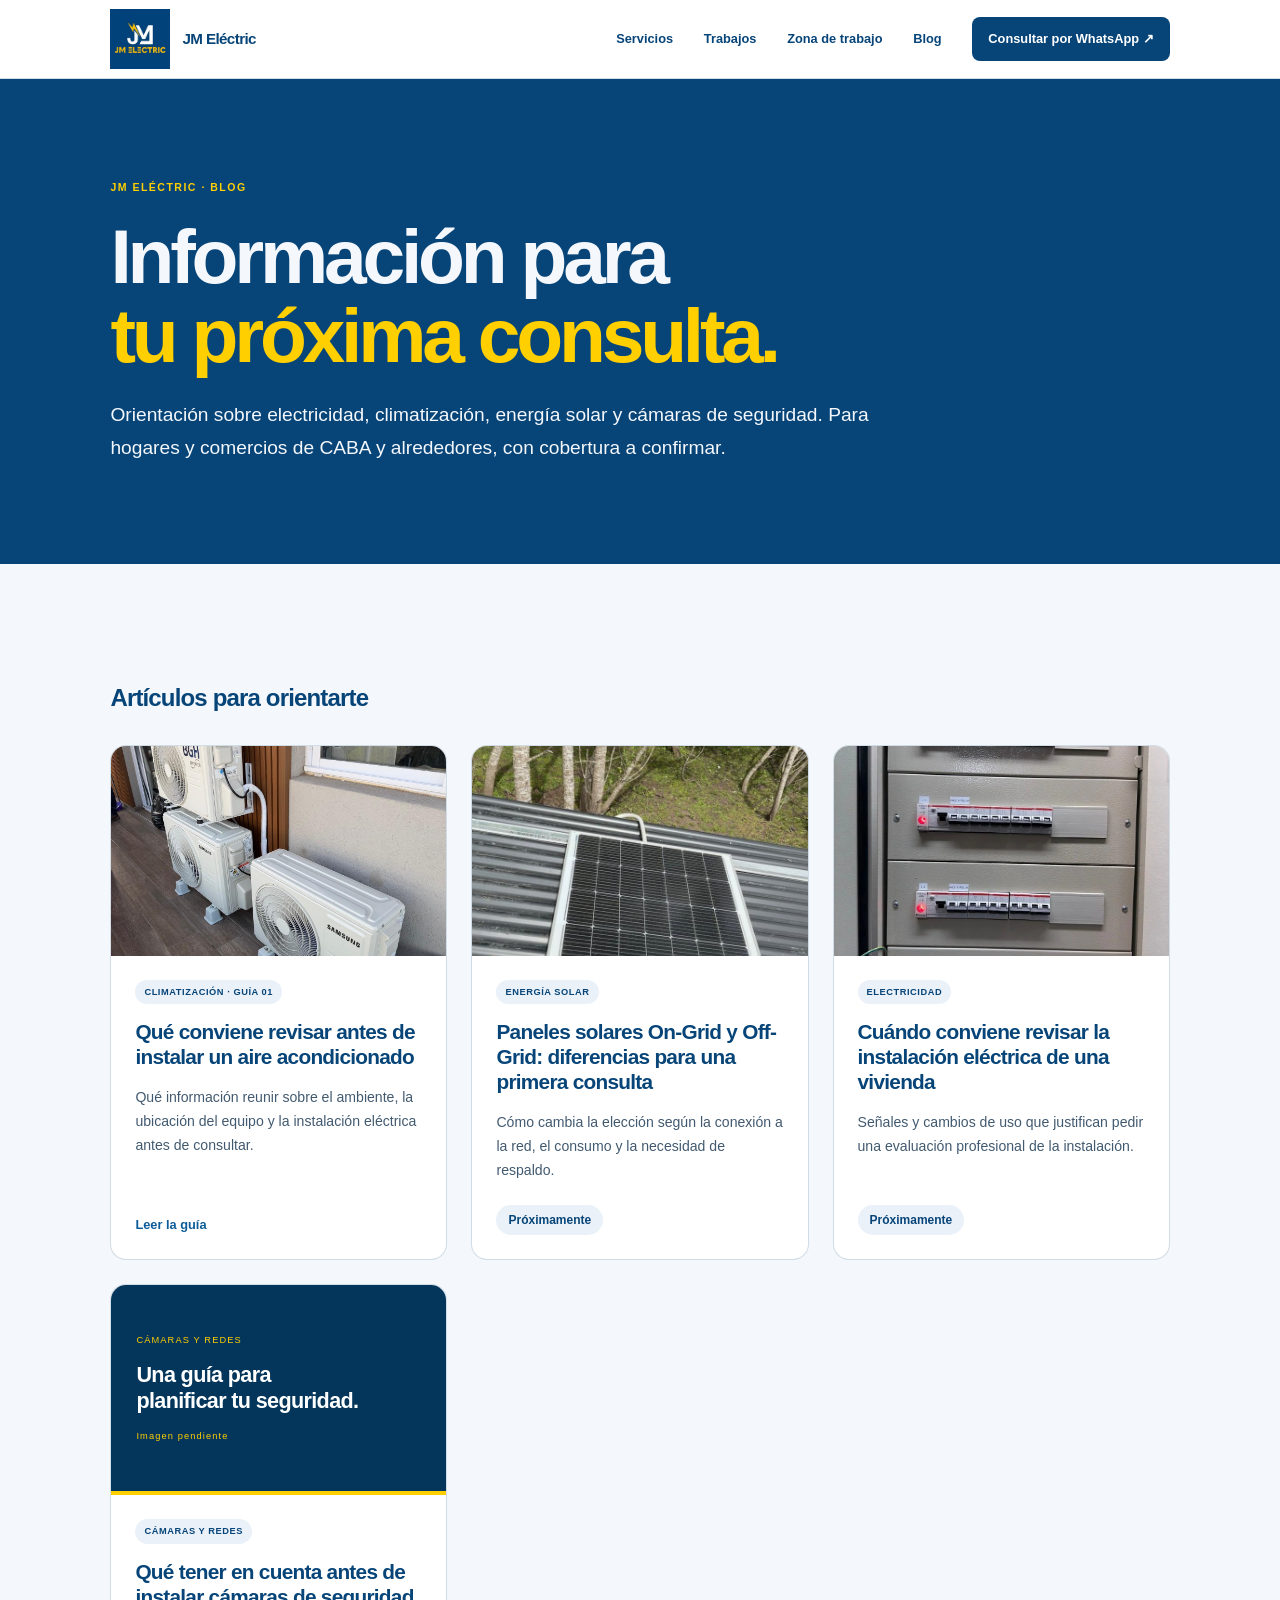
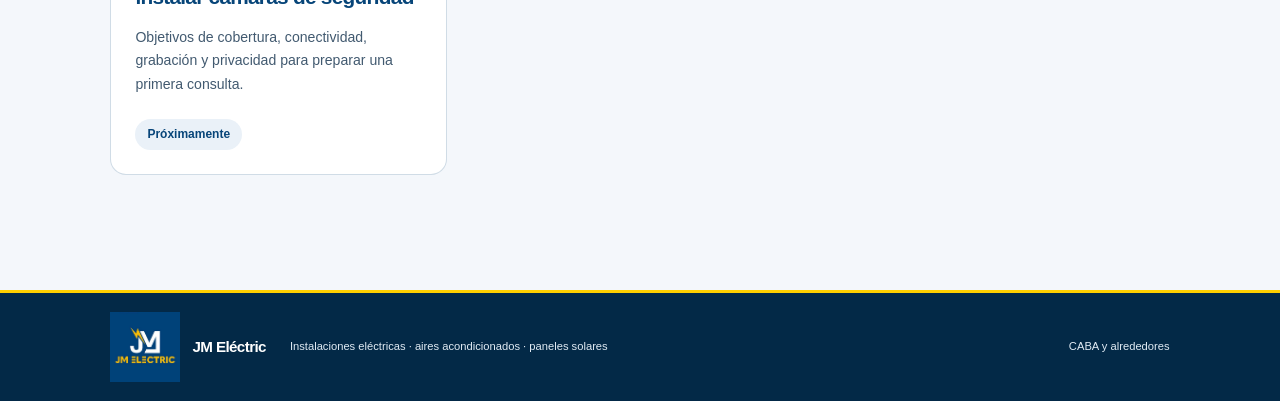
==== blogs/index.html @ 16f8ad38 "Add JM Electric blog with weekly guide and upcoming articles" ====
<!doctype html>
<html lang="es-AR">
<head>
  <meta charset="utf-8">
  <meta name="viewport" content="width=device-width, initial-scale=1">
  <title>Blog | JM Eléctric</title>
  <meta name="description" content="Guías para preparar tu consulta sobre electricidad, aires acondicionados, paneles solares y cámaras de seguridad.">
  <link rel="canonical" href="https://jm-electric.com.ar/blogs/">
  <meta property="og:type" content="website">
  <meta property="og:title" content="Blog | JM Eléctric">
  <meta property="og:description" content="Guías para preparar tu consulta sobre electricidad, aires acondicionados, paneles solares y cámaras de seguridad.">
  <meta property="og:url" content="https://jm-electric.com.ar/blogs/">
  <link rel="stylesheet" href="../style.css">
  <link rel="stylesheet" href="../blogs.css">
</head>
<body>
<a class="skip-link" href="#contenido">Ir al contenido principal</a>
<header class="site-header">
    <div class="shell header-inner">
      <a class="brand" href="../index.html#inicio" aria-label="JM Eléctric, inicio"><img class="brand-logo" src="../images/logo-jm-electric.webp" alt="Logo de JM Electric con monograma JM blanco y rayo amarillo sobre fondo azul" width="1179" height="1172"><span class="brand-name">JM Eléctric</span></a>
      <button class="menu-toggle" id="menuToggle" type="button" aria-expanded="false" aria-controls="mainNav" aria-label="Abrir navegación"><span></span><span></span><span></span></button>
      <nav class="main-nav" id="mainNav" aria-label="Navegación principal">
        <a href="../index.html#servicios">Servicios</a>
        <a href="../index.html#trabajos">Trabajos</a>
        <a href="../index.html#zona">Zona de trabajo</a>
        <a href="../blogs/" aria-current="page">Blog</a>
        <a class="nav-cta" href="../index.html#contacto">Consultar por WhatsApp <span aria-hidden="true">↗</span></a>
      </nav>
    </div>
  </header>
<main id="contenido"><section class="blog-intro"><div class="shell"><p class="eyebrow">JM Eléctric · Blog</p><h1>Información para<br><em>tu próxima consulta.</em></h1><p class="blog-lede">Orientación sobre electricidad, climatización, energía solar y cámaras de seguridad. Para hogares y comercios de CABA y alrededores, con cobertura a confirmar.</p></div></section><section class="shell blog-list" aria-labelledby="articulos"><h2 id="articulos" class="blog-list-title">Artículos para orientarte</h2><div class="blog-grid"><article class="blog-card blog-card-visual"><img class="blog-card-image" src="../images/trabajos/aire-acondicionado.jpg" width="1206" height="1129" alt="Unidades exteriores de aire acondicionado en un balcón" loading="lazy" decoding="async"><div class="blog-card-copy"><p class="eyebrow">Climatización · Guía 01</p><h3><a href="antes-instalar-aire-acondicionado/">Qué conviene revisar antes de instalar un aire acondicionado</a></h3><p>Qué información reunir sobre el ambiente, la ubicación del equipo y la instalación eléctrica antes de consultar.</p><span class="blog-card-label" aria-hidden="true">Leer la guía</span></div></article><article class="blog-card blog-card-visual blog-card-pending"><img class="blog-card-image" src="../images/trabajos/panel-solar.jpg" width="722" height="1280" alt="Panel solar sobre un techo de chapa" loading="lazy" decoding="async"><div class="blog-card-copy"><p class="eyebrow">Energía solar</p><h3>Paneles solares On-Grid y Off-Grid: diferencias para una primera consulta</h3><p>Cómo cambia la elección según la conexión a la red, el consumo y la necesidad de respaldo.</p><span class="blog-status">Próximamente</span></div></article><article class="blog-card blog-card-visual blog-card-pending"><img class="blog-card-image" src="../images/trabajos/tablero-electrico.webp" width="900" height="1200" alt="Tablero de distribución eléctrica" loading="lazy" decoding="async"><div class="blog-card-copy"><p class="eyebrow">Electricidad</p><h3>Cuándo conviene revisar la instalación eléctrica de una vivienda</h3><p>Señales y cambios de uso que justifican pedir una evaluación profesional de la instalación.</p><span class="blog-status">Próximamente</span></div></article><article class="blog-card blog-card-visual blog-card-pending"><div class="blog-card-image blog-card-placeholder"><span>CÁMARAS Y REDES</span><p>Una guía para<br>planificar tu seguridad.</p><span>Imagen pendiente</span></div><div class="blog-card-copy"><p class="eyebrow">Cámaras y redes</p><h3>Qué tener en cuenta antes de instalar cámaras de seguridad</h3><p>Objetivos de cobertura, conectividad, grabación y privacidad para preparar una primera consulta.</p><span class="blog-status">Próximamente</span></div></article></div></section></main>
<footer class="site-footer"><div class="shell footer-layout"><a class="brand" href="../index.html#inicio" aria-label="JM Eléctric, volver al inicio"><img class="brand-logo" src="../images/logo-jm-electric.webp" alt="Logo de JM Electric con monograma JM blanco y rayo amarillo sobre fondo azul" width="1179" height="1172" loading="lazy" decoding="async"><span class="brand-name">JM Eléctric</span></a><p>Instalaciones eléctricas · aires acondicionados · paneles solares</p><span>CABA y alrededores</span></div></footer>
<script src="../script.js" defer></script>
</body>
</html>
---- style.css ----
@charset "UTF-8";
:where([hidden]){display:none!important}
:root{color-scheme:light;--ink:#074579;--blue:#0b5c98;--blue-dark:#04365c;--paper:#f4f7fb;--white:#fff;--yellow:#ffcf00;--muted:#425a70;--line:rgba(7,69,121,.19);--panel:#eaf1f8;--pad:clamp(22px,5.5vw,84px);--max:1200px;--section:clamp(72px,9vw,126px);font-family:Inter,-apple-system,BlinkMacSystemFont,"Segoe UI",sans-serif}
*,*::before,*::after{box-sizing:border-box}
html{scroll-behavior:smooth;scroll-padding-top:82px}
body{margin:0;background:var(--paper);color:var(--ink);font-size:16px;line-height:1.55;-webkit-font-smoothing:antialiased}
a{color:inherit;text-decoration:none}button{font:inherit}::selection{background:var(--yellow);color:var(--blue-dark)}
.shell{width:min(100%,var(--max));margin-inline:auto;padding-inline:var(--pad)}
.skip-link{position:fixed;z-index:100;top:8px;left:8px;padding:12px 18px;background:var(--yellow);color:var(--blue-dark);transform:translateY(-150%)}.skip-link:focus{transform:none}:focus-visible{outline:3px solid #002846;outline-offset:4px}
.site-header{position:sticky;top:0;z-index:20;background:var(--white);border-bottom:1px solid var(--line)}.header-inner{min-height:78px;display:flex;align-items:center;justify-content:space-between;gap:24px}.brand{display:inline-flex;min-width:0;align-items:center;gap:12px;color:var(--ink);font-size:.95rem;font-weight:850;letter-spacing:-.04em}.brand-logo{display:block;flex:0 0 auto;width:60px;height:60px;object-fit:contain}.brand-name{white-space:nowrap}.main-nav{display:flex;align-items:center;gap:clamp(18px,2.4vw,34px);font-size:.8rem;font-weight:750}.main-nav>a:not(.nav-cta):hover,.site-footer a:hover{text-decoration:underline;text-underline-offset:4px}.nav-cta{padding:12px 16px;border-radius:8px;background:var(--ink);color:var(--white)}.nav-cta:hover{background:var(--blue-dark);color:var(--yellow)}.menu-toggle{display:none;width:44px;height:44px;border:1px solid var(--line);border-radius:8px;background:var(--white)}.menu-toggle span{display:block;width:19px;height:2px;margin:4px auto;background:var(--ink)}
.eyebrow{display:flex;align-items:center;gap:12px;margin:0 0 22px;font-size:.66rem;font-weight:850;letter-spacing:.14em;text-transform:uppercase}.eyebrow-mark{display:grid;place-items:center;width:29px;height:29px;border:1px solid currentColor;border-radius:50%;font-size:.58rem;letter-spacing:0}
.hero{position:relative;overflow:hidden;padding:clamp(52px,7vw,94px) 0 22px;background:var(--ink);color:var(--paper)}.hero::before{position:absolute;top:0;right:0;width:40%;height:100%;background:var(--blue-dark);clip-path:polygon(24% 0,100% 0,100% 100%,0 100%);content:"";opacity:.76}.hero-grid{position:relative;display:grid;grid-template-columns:1.05fr .95fr;align-items:center;gap:clamp(36px,7vw,100px)}.hero h1{margin:0;font-size:clamp(4rem,9vw,8.2rem);font-weight:850;line-height:.84;letter-spacing:-.05em}.hero h1 em,.contact h2 em{color:var(--yellow);font-style:normal}.hero .eyebrow{color:var(--yellow)}.hero-lede{max-width:490px;margin:28px 0 22px;color:#e3edf6;font-size:clamp(1rem,1.45vw,1.18rem);line-height:1.65}.button{min-height:52px;display:inline-flex;align-items:center;gap:22px;padding:0 19px;border-radius:8px;font-size:.83rem;font-weight:850;transition:transform .2s ease,box-shadow .2s ease}.button-primary{background:var(--yellow);color:var(--blue-dark)}.button-primary:hover,.nav-cta:hover{transform:translateY(-2px);box-shadow:0 10px 22px rgba(0,0,0,.2)}.hero-note{margin:13px 0 0;color:#d2e0ec;font-size:.75rem}
.hero-photo{position:relative;min-width:0;min-height:clamp(340px,38vw,480px);margin:0;overflow:hidden;border:2px solid rgba(255,207,0,.7);border-radius:22px;background:var(--blue-dark);box-shadow:0 24px 58px rgba(0,0,0,.24)}.hero-photo img{position:absolute;inset:0;width:100%;height:100%;object-fit:cover;object-position:center 43%}.hero-photo::after{position:absolute;inset:48% 0 0;background:linear-gradient(transparent,rgba(3,36,65,.88));content:"";pointer-events:none}.hero-photo figcaption{position:absolute;z-index:1;right:22px;bottom:22px;left:22px;color:var(--white);text-shadow:0 1px 5px rgba(0,0,0,.5)}.hero-photo figcaption span{display:block;margin-bottom:6px;color:var(--yellow);font-size:.63rem;font-weight:850;letter-spacing:.14em}.hero-photo figcaption strong{font-size:clamp(1rem,1.9vw,1.35rem);letter-spacing:-.035em}
.hero-foot{position:relative;display:flex;flex-wrap:wrap;justify-content:space-between;gap:14px;padding-top:22px;color:var(--yellow);font-size:.61rem;font-weight:850;letter-spacing:.12em}.hero-foot span:last-child{color:#e3edf6}
.services{padding:var(--section) 0;background:var(--paper)}.section-heading{display:grid;grid-template-columns:1fr 1fr;align-items:end;gap:20px 32px;margin-bottom:40px}.section-heading .eyebrow{grid-column:1/-1;margin-bottom:0}.section-heading h2{margin:0;font-size:clamp(3rem,6.8vw,5.8rem);line-height:.9;letter-spacing:-.08em}.section-heading h2 em{color:var(--blue);font-style:normal}.heading-aside{max-width:365px;margin:0 0 5px;padding-left:19px;border-left:3px solid var(--yellow);color:var(--muted);font-size:.86rem;line-height:1.65}
.service-list{border-top:1px solid var(--ink)}.service-row{display:grid;grid-template-columns:42px minmax(220px,.9fr) minmax(230px,1.1fr) auto;align-items:center;gap:clamp(14px,2.4vw,32px);padding:27px 4px;border-bottom:1px solid var(--line)}.service-number{align-self:start;padding-top:5px;color:var(--muted);font-size:.7rem;font-weight:850;letter-spacing:.08em}.service-label{display:block;margin-bottom:8px;color:var(--blue);font-size:.61rem;font-weight:850;letter-spacing:.14em}.service-title{min-width:0;overflow-wrap:anywhere}.service-title h3{margin:0;font-size:clamp(1.25rem,2.2vw,1.9rem);line-height:1.08;letter-spacing:-.055em}.service-row>p{max-width:390px;margin:0;color:#344e66;font-size:.86rem;line-height:1.6}.service-link,.area-link{width:fit-content;padding:10px 0;color:var(--ink);font-size:.76rem;font-weight:850;text-decoration:underline;text-decoration-color:var(--blue);text-underline-offset:4px}.service-link span,.area-link span{padding-left:7px;color:var(--blue)}.service-link:hover,.area-link:hover{color:var(--blue-dark)}
.gallery{padding:var(--section) 0;background:var(--panel)}.gallery-heading{margin-bottom:34px}.photo-grid{display:grid;grid-template-columns:repeat(3,minmax(0,1fr));gap:18px}.work-photo{position:relative;min-width:0;aspect-ratio:4/3;margin:0;overflow:hidden;border:1px solid rgba(7,69,121,.12);border-radius:16px;background:#d9e3ed;box-shadow:0 14px 36px rgba(7,45,79,.14)}.work-photo img{display:block;width:100%;height:100%;object-fit:cover;object-position:center 48%;transition:transform .45s ease}.work-photo:hover img{transform:scale(1.025)}.work-photo::after{position:absolute;inset:48% 0 0;background:linear-gradient(transparent,rgba(3,36,65,.9));content:"";pointer-events:none}.work-photo figcaption{position:absolute;z-index:1;right:17px;bottom:15px;left:17px;color:var(--white);font-size:.82rem;font-weight:850;text-shadow:0 1px 4px rgba(0,0,0,.5)}.work-photo figcaption span{display:block;margin-top:3px;color:#eaf1f8;font-size:.7rem;font-weight:600}.work-photo-ac img{object-position:center 48%}.work-photo-electric img{object-position:center 43%}.work-photo-solar-system img{object-position:center 56%}.work-photo-solar-panel img{object-position:center 65%}.work-photo-lighting img{object-position:center 52%}
.service-area{padding:clamp(54px,7vw,90px) 0;background:var(--panel)}.area-layout{display:grid;grid-template-columns:minmax(0,1fr) auto;align-items:center;gap:24px 32px}.area-layout>.eyebrow{grid-column:1/-1;align-self:start;margin:0}.area-layout>div{min-width:0}.area-layout h2{margin:0;color:var(--ink);font-size:clamp(3.2rem,7vw,6rem);line-height:.88;letter-spacing:-.085em}.area-layout h2 em{color:var(--blue);font-style:normal}.area-layout>div>p{margin:20px 0 0;color:var(--muted);font-size:.87rem}.area-link{align-self:end;margin-bottom:5px;white-space:nowrap}
.contact{padding:clamp(70px,9vw,112px) 0;background:var(--blue-dark);color:var(--paper)}.contact-layout{display:grid;grid-template-columns:minmax(0,1.2fr) minmax(260px,.65fr);gap:clamp(36px,8vw,110px);align-items:center}.contact .eyebrow{color:var(--yellow)}.contact h2{margin:0;font-size:clamp(3.4rem,7vw,6.4rem);line-height:.9;letter-spacing:-.085em}.contact-layout>div:first-child>p:not(.eyebrow){max-width:500px;margin:22px 0 0;color:#e1ebf4;font-size:.91rem}.contact-card{padding:24px;border:1px solid rgba(255,255,255,.38);border-left:4px solid var(--yellow);border-radius:12px;background:rgba(255,255,255,.06)}.contact-card>span{color:var(--yellow);font-size:.62rem;font-weight:850;letter-spacing:.14em}.contact-card strong{display:block;margin-top:12px;color:var(--white);font-size:clamp(1.15rem,2.2vw,1.55rem);line-height:1.15;letter-spacing:-.04em}.contact-card>a{display:inline-flex;align-items:center;gap:16px;margin-top:18px;padding:12px 14px;border-radius:7px;background:var(--yellow);color:var(--blue-dark);font-size:.8rem;font-weight:850}.contact-card>a:hover{transform:translateY(-2px);box-shadow:0 10px 22px rgba(0,0,0,.2)}
.site-footer{padding:19px 0;background:#032947;color:var(--white);border-top:3px solid var(--yellow)}.footer-layout{display:flex;flex-wrap:wrap;align-items:center;gap:10px 24px}.footer-layout>p,.footer-layout>span{margin:0;color:#e1ebf4;font-size:.7rem}.footer-layout>span{margin-left:auto}.site-footer .brand{color:var(--white)}.site-footer .brand-logo{width:70px;height:70px}
@media(max-width:850px){.hero-grid{grid-template-columns:1fr .85fr;gap:28px}.hero h1{font-size:clamp(3.8rem,9vw,6.5rem)}.service-row{grid-template-columns:34px minmax(175px,.9fr) minmax(190px,1fr)}.service-link{grid-column:2/4;margin-top:-5px}.photo-grid{grid-template-columns:repeat(2,minmax(0,1fr))}.area-layout{gap:20px}}
@media(max-width:680px){html{scroll-padding-top:66px}.header-inner{min-height:68px}.brand{gap:8px;font-size:.88rem}.brand-logo{width:48px;height:48px}.menu-toggle{display:block}.main-nav{position:absolute;top:100%;right:0;left:0;display:none;align-items:stretch;gap:0;padding:8px var(--pad) 20px;background:var(--white);border-bottom:1px solid var(--line)}.main-nav.is-open{display:flex;flex-direction:column}.main-nav>a{padding:13px 0;border-top:1px solid var(--line)}.main-nav .nav-cta{margin-top:8px;padding:12px;text-align:center}.hero{padding-top:42px}.hero::before{top:auto;bottom:0;width:76%;height:48%;clip-path:polygon(35% 0,100% 0,100% 100%,0 100%)}.hero-grid{grid-template-columns:1fr;gap:28px}.hero h1{font-size:clamp(4.2rem,17vw,6.4rem)}.hero-photo{min-height:0;aspect-ratio:1.18}.hero-photo img{object-position:center 42%}.hero-foot{display:grid;grid-template-columns:1fr 1fr;gap:10px;font-size:.56rem}.hero-foot span:last-child{grid-column:1/-1}.section-heading{grid-template-columns:1fr;gap:18px;margin-bottom:28px}.section-heading .eyebrow{grid-column:auto}.section-heading h2{font-size:clamp(3.1rem,12vw,4.8rem)}.heading-aside{max-width:480px}.service-row{grid-template-columns:30px 1fr;gap:9px 13px;padding:21px 8px}.service-number{grid-row:1/3}.service-title h3{font-size:1.5rem}.service-row>p{grid-column:2}.service-link{grid-column:2;margin:0}.gallery-heading{margin-bottom:27px}.photo-grid{gap:13px}.work-photo{border-radius:12px}.work-photo figcaption{right:12px;bottom:12px;left:12px;font-size:.74rem}.work-photo figcaption span{font-size:.64rem}.area-layout{grid-template-columns:1fr;gap:20px}.area-layout>.eyebrow{margin:0}.area-layout h2{font-size:clamp(3.4rem,14vw,5rem)}.area-link{grid-column:auto;align-self:start}.contact-layout{grid-template-columns:1fr;gap:28px}.contact h2{font-size:clamp(3.5rem,14vw,5.5rem)}.footer-layout{align-items:flex-start;flex-direction:column;gap:9px}.footer-layout>span{margin:0}.site-footer .brand-logo{width:56px;height:56px}}
@media(max-width:430px){.photo-grid{grid-template-columns:1fr}.work-photo{aspect-ratio:1.2}.hero-photo figcaption{right:17px;bottom:17px;left:17px}.brand-name{font-size:.83rem}}
@media(prefers-reduced-motion:reduce){*,*::before,*::after{scroll-behavior:auto!important;transition-duration:.01ms!important;animation-duration:.01ms!important;animation-iteration-count:1!important}}
---- blogs.css ----
/* Blog: shared identity comes from style.css. */
.blog-home,.blog-list{padding-block:var(--section)}
.blog-home{background:var(--paper)}
.blog-grid{display:grid;grid-template-columns:repeat(2,minmax(0,1fr));gap:24px}
.blog-card{position:relative;min-width:0;padding:28px;border:1px solid var(--line);border-top:3px solid var(--yellow);border-radius:12px;background:var(--white)}
.blog-card .eyebrow{margin-bottom:18px;color:var(--blue)}
.blog-card h3{margin:0;font-size:clamp(1.4rem,2.4vw,1.9rem);line-height:1.18;letter-spacing:-.04em}
.blog-card h3 a:hover{text-decoration:underline;text-underline-offset:4px}
.blog-card>p:not(.eyebrow){color:var(--muted);font-size:.95rem}
.blog-card-label{display:block;margin-top:22px;font-size:.8rem;font-weight:850;color:var(--blue)}
.blog-intro{padding-block:clamp(54px,8vw,100px);background:var(--ink);color:var(--paper)}
.blog-intro .eyebrow{color:var(--yellow)}
.blog-intro h1{margin:0;font-size:clamp(2.7rem,6vw,5.4rem);line-height:1.02;letter-spacing:-.055em;overflow-wrap:anywhere}
.blog-intro h1 em{color:var(--yellow);font-style:normal}
.blog-lede{max-width:760px;margin:25px 0 0;font-size:clamp(1.05rem,1.6vw,1.2rem);line-height:1.7}
.blog-list-title{margin:0 0 28px;font-size:1.5rem;letter-spacing:-.035em}
.blog-article{padding-block:35px var(--section)}
.blog-breadcrumb{display:flex;gap:10px;flex-wrap:wrap;font-size:.85rem;margin-bottom:45px}
.blog-breadcrumb a,.blog-back{text-decoration:underline;text-underline-offset:4px}
.blog-article-header{max-width:850px;border-bottom:1px solid var(--line);padding-bottom:35px}
.blog-article h1{margin:0;font-size:clamp(2.2rem,4.8vw,4.3rem);line-height:1.08;letter-spacing:-.045em;overflow-wrap:anywhere}
.blog-article-header .blog-lede{color:var(--muted)}
.blog-prose{max-width:740px;font-size:1.05rem;line-height:1.8}
.blog-prose section{margin-top:38px}
.blog-prose h2{margin:0 0 12px;font-size:clamp(1.45rem,2.7vw,2rem);line-height:1.2;letter-spacing:-.03em}
.blog-prose p{margin:0;color:#344e66}
.blog-consult{margin-top:44px;padding:28px;background:var(--blue-dark);color:var(--white);border-left:4px solid var(--yellow);border-radius:12px}
.blog-consult p{color:#e1ebf4;margin-bottom:22px}
.blog-consult .button{max-width:100%;gap:12px}
.blog-back{display:inline-block;margin-top:32px;font-weight:750;font-size:.9rem}
@media(max-width:1000px) and (min-width:681px){.main-nav{gap:14px;font-size:.74rem}.header-inner{gap:16px}.nav-cta{padding:12px}}
@media(max-width:680px){.blog-grid{grid-template-columns:1fr;gap:18px}.blog-card{padding:24px}.blog-breadcrumb{margin-bottom:30px}.blog-prose{font-size:1rem}.blog-consult{padding:23px}.blog-home .section-heading h2{font-size:clamp(2.7rem,11vw,4.8rem)}}
/* Editorial guide: photo-led opening and continuous reading between modules. */
.blog-card-feature{grid-column:1/-1;display:grid;grid-template-columns:.85fr 1.15fr;padding:0;overflow:hidden}
.blog-feature-image{width:100%;height:100%;min-height:320px;object-fit:cover;object-position:center}
.blog-feature-copy{padding:36px}.blog-feature-copy>p:not(.eyebrow){color:var(--muted)}
.blog-feature-copy h3{font-size:clamp(1.65rem,3vw,2.5rem)}
.blog-card-pending{background:transparent;border-top-color:var(--line)}
.blog-card-pending h3{font-size:1.25rem}.blog-status{display:inline-block;margin-top:14px;padding:6px 12px;background:var(--panel);border-radius:30px;font-size:.75rem;font-weight:750}
.blog-pending-page{padding-block:90px;min-height:65vh}.blog-pending-page h1{font-size:clamp(2rem,5vw,4rem);line-height:1.1;letter-spacing:-.05em}
.editorial-guide{background:white}.editorial-guide section[id]{scroll-margin-top:100px}
.guide-hero{position:relative;background:var(--paper);padding:28px 0 55px;border-bottom:1px solid var(--line)}
.guide-hero:after{content:'';position:absolute;bottom:0;left:0;height:5px;width:30%;background:var(--yellow)}
.guide-hero-grid{display:grid;grid-template-columns:1.1fr 1fr;gap:48px;align-items:center}
.guide-hero h1{font-size:clamp(2.5rem,4.1vw,4rem);line-height:1.04;letter-spacing:-.055em;margin:0}.guide-hero h1 em{display:block;color:var(--blue);font-style:normal}
.guide-hero .blog-lede{font-size:1.05rem;color:var(--muted)}
.guide-meta{display:flex;flex-wrap:wrap;gap:12px 24px;font-size:.75rem;margin:24px 0 18px;padding-top:17px;border-top:1px solid var(--line);color:var(--muted)}
.guide-text-link{display:inline-flex;align-items:center;gap:14px;padding:9px 0;border-bottom:1px solid var(--blue);font-weight:750;font-size:.88rem}
.guide-text-link svg{flex:none}.guide-cover{position:relative;margin:0;padding-bottom:28px}
.guide-cover>img{display:block;width:100%;height:460px;object-fit:cover;border-radius:12px}
.guide-cover-note{position:absolute;bottom:65px;left:-20px;right:20px;background:var(--blue-dark);color:white;padding:22px 25px;border-left:4px solid var(--yellow);font-size:.9rem}
.guide-cover figcaption{font-size:.68rem;color:var(--muted);padding-top:12px}
.guide-layout{display:grid;grid-template-columns:200px minmax(0,1fr);gap:65px;align-items:start;padding-top:60px;padding-bottom:30px}
.guide-index{position:sticky;top:110px}.guide-index>a{display:flex;gap:14px;padding:14px 0;border-bottom:1px solid var(--line);font-size:.79rem}.guide-index>a span{font-weight:800;color:var(--blue)}
.guide-index-note{border-left:3px solid var(--yellow);padding-left:15px;margin-top:28px;font-size:.75rem;color:var(--muted);line-height:1.8}
.guide-content{min-width:0;max-width:760px}.editorial-guide h2{font-size:clamp(1.7rem,2.7vw,2.45rem);line-height:1.15;letter-spacing:-.04em;margin:0 0 24px}
.guide-prose{color:#344e66;line-height:1.9;font-size:1rem;max-width:70ch}.guide-prose p{margin:0 0 22px}.guide-opening{margin-bottom:38px}.guide-opening>p:first-child{font-size:1.1rem;color:var(--ink)}
.guide-summary{padding:32px;background:var(--panel);border-top:3px solid var(--blue);margin-bottom:55px}.guide-summary h2{font-size:1.65rem}.guide-summary ul{margin:0;padding-left:20px;line-height:1.8;color:var(--muted)}.guide-summary li+li{margin-top:10px}
.guide-section{margin-bottom:55px}.guide-comparison{display:grid;grid-template-columns:1fr 1fr;border:1px solid var(--line);margin-top:30px}.guide-comparison>div{padding:26px}.guide-comparison>div+div{background:var(--panel)}
.guide-small-label{font-size:.6rem;font-weight:800;letter-spacing:.1em}.guide-comparison h3{font-size:1.25rem;line-height:1.25;margin:16px 0}.guide-comparison p{font-size:.9rem;color:var(--muted)}
.guide-observations{display:grid;grid-template-columns:repeat(3,minmax(0,1fr));gap:22px;margin-top:30px}.guide-observations>div{border-top:2px solid var(--line);padding-top:18px}.guide-observations span{color:var(--blue);font-size:2rem;font-weight:850}.guide-observations h3{margin:8px 0;font-size:1.1rem}.guide-observations p{font-size:.88rem;line-height:1.75;color:var(--muted)}
.guide-safety{display:flex;gap:18px;padding:26px;background:#fff9df;border:1px solid #e7d784;border-left:4px solid var(--yellow);margin-bottom:55px}.guide-safety>span{flex:none;width:30px;height:30px;line-height:28px;border:1px solid var(--ink);border-radius:50%;text-align:center;font-weight:850}.guide-safety h2{font-size:1.2rem;margin-bottom:12px}.guide-safety p{margin:0;font-size:.9rem;color:#514d35;line-height:1.8}
.guide-interlude{margin-bottom:45px}.guide-checklist{padding:32px;background:var(--paper)}.guide-checklist ol{list-style:none;padding:0;margin:0 0 25px}.guide-checklist li{display:flex;gap:20px;border-top:1px solid var(--line);padding:18px 0}.guide-checklist li>span{font-size:.8rem;font-weight:850;color:var(--blue);padding-top:4px}.guide-checklist h3{font-size:1rem;margin:0 0 6px}.guide-checklist li p{margin:0;color:var(--muted);font-size:.9rem}
.guide-faq details{border-bottom:1px solid var(--line)}.guide-faq summary{cursor:pointer;list-style:none;display:flex;gap:18px;justify-content:space-between;padding:22px 0;font-size:.95rem;font-weight:750}.guide-faq summary::-webkit-details-marker{display:none}.guide-faq summary:after{content:'+';font-size:1.2rem}.guide-faq details[open] summary:after{content:'−'}.guide-faq details p{margin:0 0 22px;line-height:1.8;font-size:.92rem;color:var(--muted)}
.guide-contact{background:var(--blue-dark);color:white;padding-block:65px}.guide-contact-grid{display:grid;grid-template-columns:1.2fr 1fr;align-items:center;gap:60px}.guide-contact .eyebrow{color:var(--yellow)}.guide-contact p:not(.eyebrow){color:#e1ebf4;font-size:.95rem;line-height:1.8}.guide-contact .button{padding:18px 22px}.guide-contact-caption{font-size:.74rem!important;margin-top:16px}.guide-contact svg{flex:none}
.guide-related{display:grid;grid-template-columns:1fr 1fr;gap:60px;padding-block:55px}.guide-related a{display:flex;justify-content:space-between;gap:14px;padding:22px 0;border-top:1px solid var(--line);font-size:.9rem;font-weight:750}.guide-related svg{flex:none}
@media(max-width:1000px){.guide-layout{gap:32px;grid-template-columns:175px minmax(0,1fr)}.guide-hero-grid{gap:30px}.guide-cover>img{height:420px}}
@media(max-width:800px){.guide-hero-grid{grid-template-columns:1fr}.guide-hero h1{font-size:clamp(2.5rem,8vw,3.8rem)}.guide-hero .blog-breadcrumb{margin-bottom:30px}.guide-cover>img{height:360px}.guide-cover-note{left:0}.guide-layout{grid-template-columns:1fr;gap:30px;padding-top:32px}.guide-index{position:static;padding-bottom:20px;border-bottom:1px solid var(--line)}.guide-index>a{display:inline-flex;border:0;margin-right:18px;padding:6px 0}.guide-index-note{display:none}.guide-contact-grid,.guide-related{grid-template-columns:1fr;gap:25px}.guide-summary,.guide-checklist{padding:25px}.guide-observations{gap:16px}.guide-related{padding-block:40px}}
@media(max-width:680px){.blog-card-feature{grid-template-columns:1fr}.blog-feature-image{height:240px;min-height:0}.blog-feature-copy{padding:25px}.guide-hero{padding-bottom:32px}.guide-cover>img{height:300px}.guide-cover-note{font-size:.85rem;padding:17px}.guide-comparison{grid-template-columns:1fr}.guide-observations{grid-template-columns:1fr;gap:10px}.guide-observations>div{display:grid;grid-template-columns:40px 1fr;gap:0 15px}.guide-observations p{grid-column:2;margin-top:0}.guide-observations span{grid-row:1/3}.guide-safety{padding:20px;gap:12px}.guide-section,.guide-summary,.guide-safety{margin-bottom:40px}.guide-contact{padding-block:45px}.guide-contact .button{max-width:100%;gap:12px}.guide-prose{font-size:.97rem}}
/* Article cards: image above the editorial summary, matching the supplied reference. */
.blog-grid{grid-template-columns:repeat(3,minmax(0,1fr));align-items:stretch}
.blog-card-visual{display:flex;flex-direction:column;padding:0;overflow:hidden;border:1px solid var(--line);border-radius:16px;background:var(--white)}
.blog-card-visual .blog-card-image{display:block;width:100%;height:210px;min-height:0;object-fit:cover;flex:none}
.blog-card-copy{padding:24px;display:flex;flex-direction:column;flex:1}
.blog-card-copy .eyebrow{align-self:flex-start;display:inline-block;background:var(--panel);color:var(--ink);padding:5px 9px;border-radius:20px;font-size:.58rem;letter-spacing:.06em;margin-bottom:16px}
.blog-card-visual h3{font-size:1.3rem;line-height:1.2;letter-spacing:-.035em}
.blog-card-copy>p:not(.eyebrow){font-size:.88rem;line-height:1.7;color:var(--muted);margin:16px 0 22px}
.blog-card-copy .blog-card-label,.blog-card-copy .blog-status{margin-top:auto;align-self:flex-start}
.blog-card-pending{border-top-color:var(--line)}
.blog-card-placeholder{background:var(--blue-dark);color:white;display:flex!important;flex-direction:column;justify-content:center;padding:25px;border-bottom:4px solid var(--yellow)}
.blog-card-placeholder span{font-size:.58rem;letter-spacing:.12em;color:var(--yellow)}
.blog-card-placeholder p{font-size:1.35rem;line-height:1.2;font-weight:750;letter-spacing:-.03em;margin:15px 0}
@media(min-width:1001px){.blog-card-visual:first-child{grid-column:auto}}
@media(max-width:1000px){.blog-grid{grid-template-columns:repeat(2,minmax(0,1fr))}}
@media(max-width:680px){.blog-grid{grid-template-columns:1fr}.blog-card-visual .blog-card-image{height:220px}.blog-card-copy{padding:24px}}
.blog-home .section-heading h2{font-size:clamp(2.6rem,4vw,3.8rem);line-height:1.02;letter-spacing:-.05em}
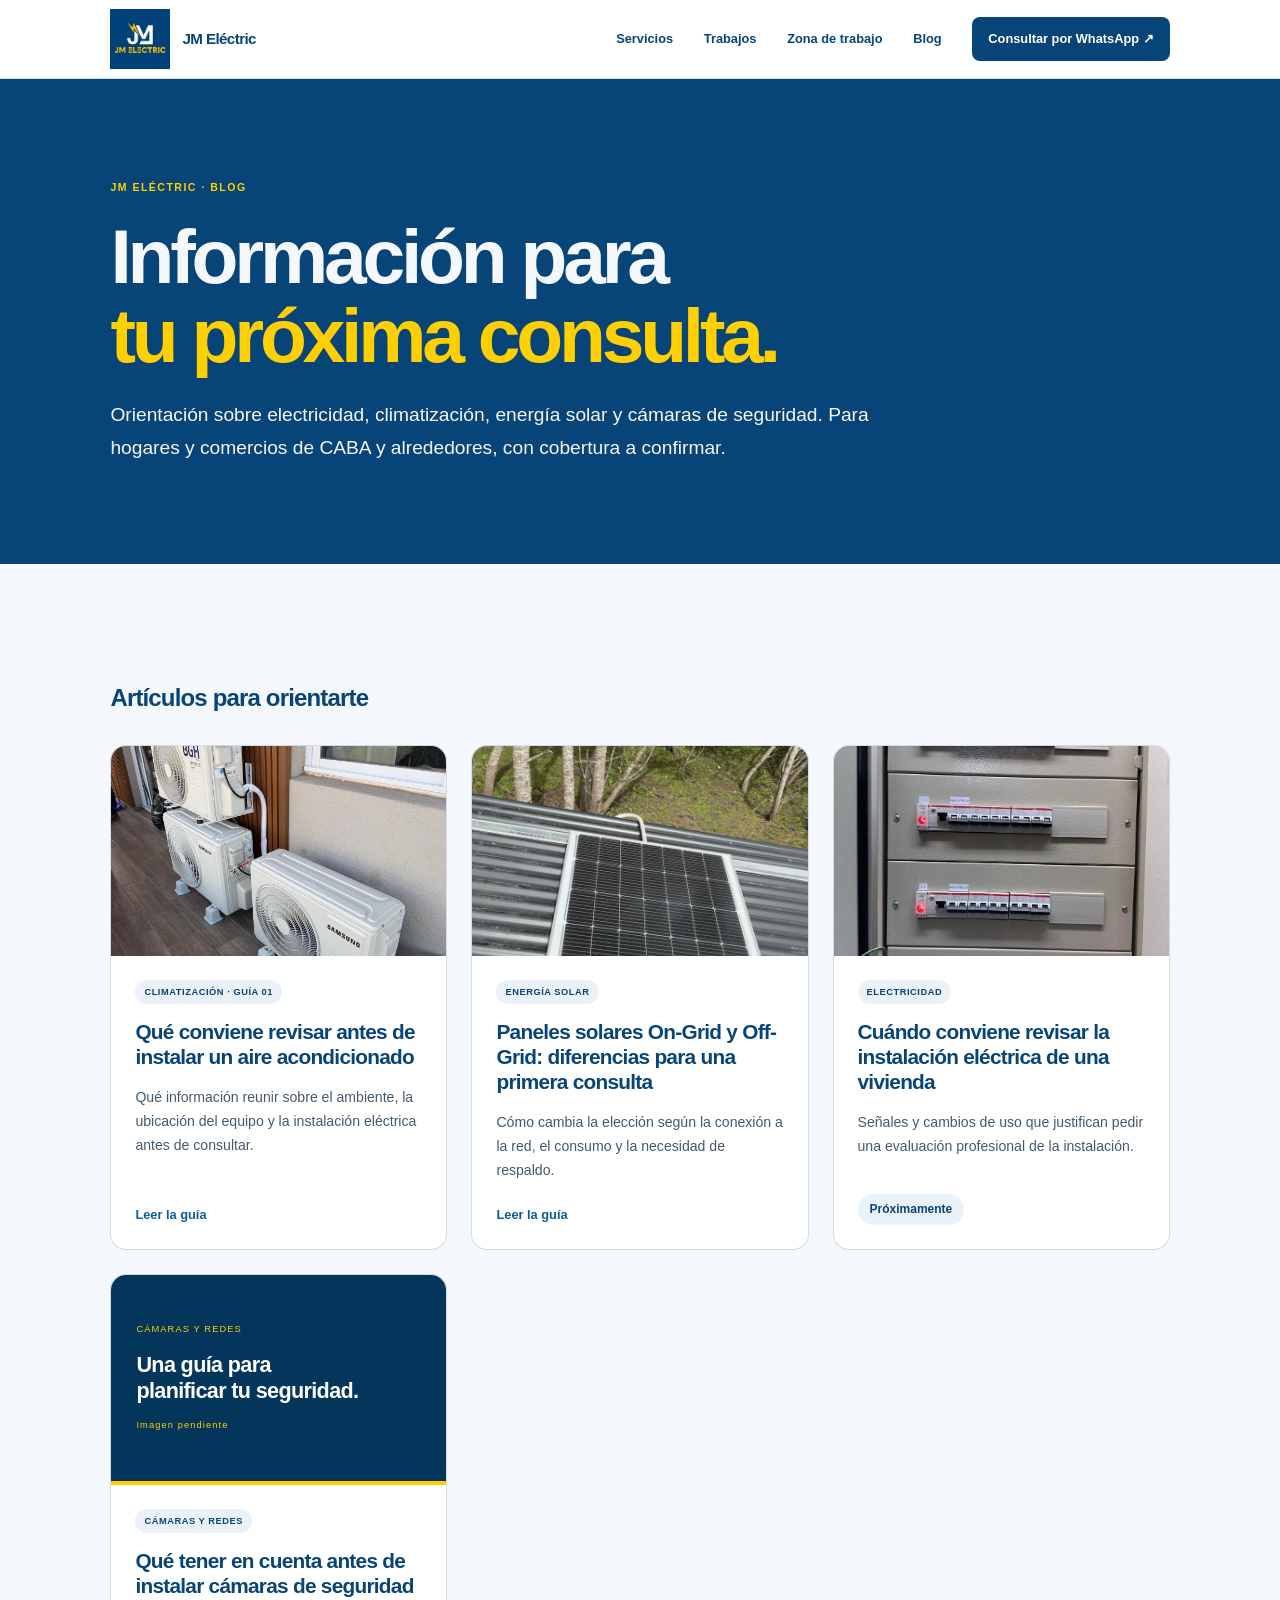
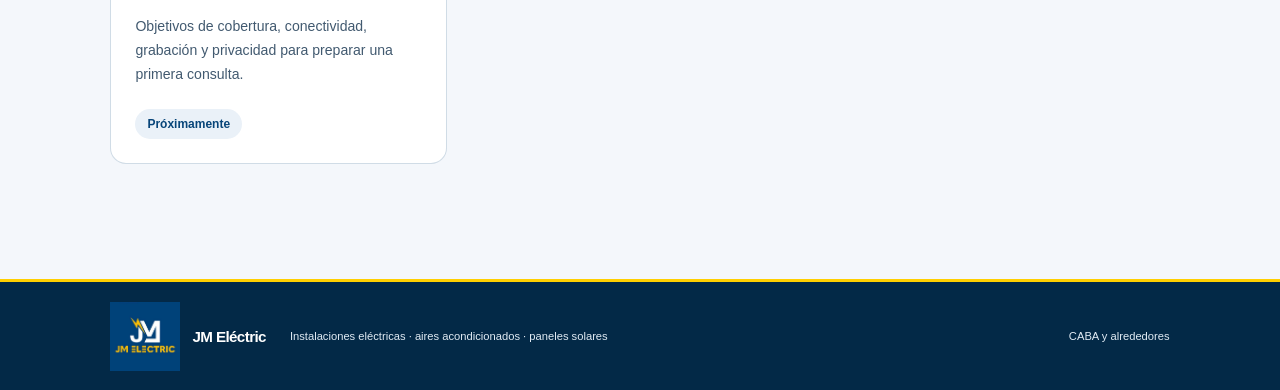
==== commit caaa5114: "Habilitar guía solar en índice del blog" ====
--- a/blogs/index.html
+++ b/blogs/index.html
@@ -1,6 +1,8 @@
 <!doctype html>
 <html lang="es-AR">
 <head>
+<meta name="referrer" content="no-referrer">
+<meta http-equiv="Content-Security-Policy" content="base-uri 'self'; object-src 'none'; form-action 'none'">
   <meta charset="utf-8">
   <meta name="viewport" content="width=device-width, initial-scale=1">
   <title>Blog | JM Eléctric</title>
@@ -12,6 +14,30 @@
   <meta property="og:url" content="https://jm-electric.com.ar/blogs/">
   <link rel="stylesheet" href="../style.css">
   <link rel="stylesheet" href="../blogs.css">
+<script>
+!function(t,e){var o,n,p,r;e.__SV||(window.posthog && window.posthog.__loaded)||(window.posthog=e,e._i=[],e.init=function(i,s,a){function g(t,e){var o=e.split(".");2==o.length&&(t=t[o[0]],e=o[1]),t[e]=function(){t.push([e].concat(Array.prototype.slice.call(arguments,0)))}}p||((p=t.createElement("script")).type="text/javascript",p.crossOrigin="anonymous",p.async=!0,p.src=s.api_host.replace(".i.posthog.com","-assets.i.posthog.com")+"/static/array.js",p.onerror=function(){p=null},(r=t.getElementsByTagName("script")[0]).parentNode.insertBefore(p,r));var u=e;for(void 0!==a?u=e[a]=[]:a="posthog",u.people=u.people||[],Object.defineProperty(u,"toString",{configurable:!0,enumerable:!0,writable:!0,value:function(t){var e="posthog";return"posthog"!==a&&(e+="."+a),t||(e+=" (stub)"),e}}),Object.defineProperty(u.people,"toString",{configurable:!0,enumerable:!0,writable:!0,value:function(){return u.toString(1)+".people (stub)"}}),o="vu pu gu mu init Gu Qu Hu Wu Xu il Vu Yu ju oc ac lc uc cc hc capture getExtension Zu hu gc calculateEventProperties vc register register_once register_for_session unregister unregister_for_session zu mc getFeatureFlag getFeatureFlagPayload getFeatureFlagResult getAllFeatureFlags isFeatureEnabled reloadFeatureFlags updateFlags updateEarlyAccessFeatureEnrollment getEarlyAccessFeatures on onFeatureFlags onSurveysLoaded onSessionId getSurveys getActiveMatchingSurveys onActiveMatchingSurveysChanged renderSurvey displaySurvey cancelPendingSurvey canRenderSurvey canRenderSurveyAsync wc identify setPersonProperties unsetPersonProperties group resetGroups setPersonPropertiesForFlags resetPersonPropertiesForFlags setGroupPropertiesForFlags resetGroupPropertiesForFlags reset kc shutdown setIdentity clearIdentity get_distinct_id getGroups get_session_id get_session_replay_url alias set_config startSessionRecording stopSessionRecording sessionRecordingStarted captureException addExceptionStep captureLog startExceptionAutocapture stopExceptionAutocapture loadToolbar get_property getSessionProperty yc nc createPersonProfile setInternalOrTestUser bc xu ku opt_in_capturing opt_out_capturing Su has_opted_in_capturing has_opted_out_capturing get_explicit_consent_status is_capturing clear_opt_in_out_capturing tc debug nl Os getPageViewId captureTraceFeedback captureTraceMetric Du".split(" "),n=0;n<o.length;n++)g(u,o[n]);e._i.push([i,s,a])},e.__SV=1)}(document,window.posthog||[]);
+posthog.init('phc_zRJZ5SvArTjrYcxxgLg35xTBeTofkA6DnmJoE6SXfPQV', {
+        before_send: (event) => {
+  if (!event || !event.properties) return event;
+  const privateKeys = /^(n|t|e|name|nombre|phone|telefono|tel|email|message|mensaje)$/i;
+  for (const key of ['$current_url', '$initial_current_url', '$referrer', '$initial_referrer']) {
+    const value = event.properties[key];
+    if (typeof value !== 'string') continue;
+    try {
+      const url = new URL(value);
+      for (const name of [...url.searchParams.keys()]) if (privateKeys.test(name)) url.searchParams.delete(name);
+      event.properties[key] = url.href;
+    } catch { /* Non-URL values such as $direct are preserved. */ }
+  }
+  for (const key of Object.keys(event.properties)) if (privateKeys.test(key)) delete event.properties[key];
+  return event;
+},
+        session_recording: { maskAllInputs: true },
+    api_host: 'https://us.i.posthog.com',
+    defaults: '2026-05-30',
+    person_profiles: 'identified_only', // or 'always' to create profiles for anonymous users as well
+});
+</script>
 </head>
 <body>
 <a class="skip-link" href="#contenido">Ir al contenido principal</a>
@@ -28,7 +54,7 @@
       </nav>
     </div>
   </header>
-<main id="contenido"><section class="blog-intro"><div class="shell"><p class="eyebrow">JM Eléctric · Blog</p><h1>Información para<br><em>tu próxima consulta.</em></h1><p class="blog-lede">Orientación sobre electricidad, climatización, energía solar y cámaras de seguridad. Para hogares y comercios de CABA y alrededores, con cobertura a confirmar.</p></div></section><section class="shell blog-list" aria-labelledby="articulos"><h2 id="articulos" class="blog-list-title">Artículos para orientarte</h2><div class="blog-grid"><article class="blog-card blog-card-visual"><img class="blog-card-image" src="../images/trabajos/aire-acondicionado.jpg" width="1206" height="1129" alt="Unidades exteriores de aire acondicionado en un balcón" loading="lazy" decoding="async"><div class="blog-card-copy"><p class="eyebrow">Climatización · Guía 01</p><h3><a href="antes-instalar-aire-acondicionado/">Qué conviene revisar antes de instalar un aire acondicionado</a></h3><p>Qué información reunir sobre el ambiente, la ubicación del equipo y la instalación eléctrica antes de consultar.</p><span class="blog-card-label" aria-hidden="true">Leer la guía</span></div></article><article class="blog-card blog-card-visual blog-card-pending"><img class="blog-card-image" src="../images/trabajos/panel-solar.jpg" width="722" height="1280" alt="Panel solar sobre un techo de chapa" loading="lazy" decoding="async"><div class="blog-card-copy"><p class="eyebrow">Energía solar</p><h3>Paneles solares On-Grid y Off-Grid: diferencias para una primera consulta</h3><p>Cómo cambia la elección según la conexión a la red, el consumo y la necesidad de respaldo.</p><span class="blog-status">Próximamente</span></div></article><article class="blog-card blog-card-visual blog-card-pending"><img class="blog-card-image" src="../images/trabajos/tablero-electrico.webp" width="900" height="1200" alt="Tablero de distribución eléctrica" loading="lazy" decoding="async"><div class="blog-card-copy"><p class="eyebrow">Electricidad</p><h3>Cuándo conviene revisar la instalación eléctrica de una vivienda</h3><p>Señales y cambios de uso que justifican pedir una evaluación profesional de la instalación.</p><span class="blog-status">Próximamente</span></div></article><article class="blog-card blog-card-visual blog-card-pending"><div class="blog-card-image blog-card-placeholder"><span>CÁMARAS Y REDES</span><p>Una guía para<br>planificar tu seguridad.</p><span>Imagen pendiente</span></div><div class="blog-card-copy"><p class="eyebrow">Cámaras y redes</p><h3>Qué tener en cuenta antes de instalar cámaras de seguridad</h3><p>Objetivos de cobertura, conectividad, grabación y privacidad para preparar una primera consulta.</p><span class="blog-status">Próximamente</span></div></article></div></section></main>
+<main id="contenido"><section class="blog-intro"><div class="shell"><p class="eyebrow">JM Eléctric · Blog</p><h1>Información para<br><em>tu próxima consulta.</em></h1><p class="blog-lede">Orientación sobre electricidad, climatización, energía solar y cámaras de seguridad. Para hogares y comercios de CABA y alrededores, con cobertura a confirmar.</p></div></section><section class="shell blog-list" aria-labelledby="articulos"><h2 id="articulos" class="blog-list-title">Artículos para orientarte</h2><div class="blog-grid"><article class="blog-card blog-card-visual"><img class="blog-card-image" src="../images/trabajos/aire-acondicionado.jpg" width="1206" height="1129" alt="Unidades exteriores de aire acondicionado en un balcón" loading="lazy" decoding="async"><div class="blog-card-copy"><p class="eyebrow">Climatización · Guía 01</p><h3><a href="antes-instalar-aire-acondicionado/">Qué conviene revisar antes de instalar un aire acondicionado</a></h3><p>Qué información reunir sobre el ambiente, la ubicación del equipo y la instalación eléctrica antes de consultar.</p><span class="blog-card-label" aria-hidden="true">Leer la guía</span></div></article><article class="blog-card blog-card-visual"><img class="blog-card-image" src="../images/trabajos/panel-solar.jpg" width="722" height="1280" alt="Panel solar sobre un techo de chapa" loading="lazy" decoding="async"><div class="blog-card-copy"><p class="eyebrow">Energía solar</p><h3><a href="paneles-solares-on-grid-off-grid/">Paneles solares On-Grid y Off-Grid: diferencias para una primera consulta</a></h3><p>Cómo cambia la elección según la conexión a la red, el consumo y la necesidad de respaldo.</p><span class="blog-card-label" aria-hidden="true">Leer la guía</span></div></article><article class="blog-card blog-card-visual blog-card-pending"><img class="blog-card-image" src="../images/trabajos/tablero-electrico.webp" width="900" height="1200" alt="Tablero de distribución eléctrica" loading="lazy" decoding="async"><div class="blog-card-copy"><p class="eyebrow">Electricidad</p><h3>Cuándo conviene revisar la instalación eléctrica de una vivienda</h3><p>Señales y cambios de uso que justifican pedir una evaluación profesional de la instalación.</p><span class="blog-status">Próximamente</span></div></article><article class="blog-card blog-card-visual blog-card-pending"><div class="blog-card-image blog-card-placeholder"><span>CÁMARAS Y REDES</span><p>Una guía para<br>planificar tu seguridad.</p><span>Imagen pendiente</span></div><div class="blog-card-copy"><p class="eyebrow">Cámaras y redes</p><h3>Qué tener en cuenta antes de instalar cámaras de seguridad</h3><p>Objetivos de cobertura, conectividad, grabación y privacidad para preparar una primera consulta.</p><span class="blog-status">Próximamente</span></div></article></div></section></main>
 <footer class="site-footer"><div class="shell footer-layout"><a class="brand" href="../index.html#inicio" aria-label="JM Eléctric, volver al inicio"><img class="brand-logo" src="../images/logo-jm-electric.webp" alt="Logo de JM Electric con monograma JM blanco y rayo amarillo sobre fondo azul" width="1179" height="1172" loading="lazy" decoding="async"><span class="brand-name">JM Eléctric</span></a><p>Instalaciones eléctricas · aires acondicionados · paneles solares</p><span>CABA y alrededores</span></div></footer>
 <script src="../script.js" defer></script>
 </body>
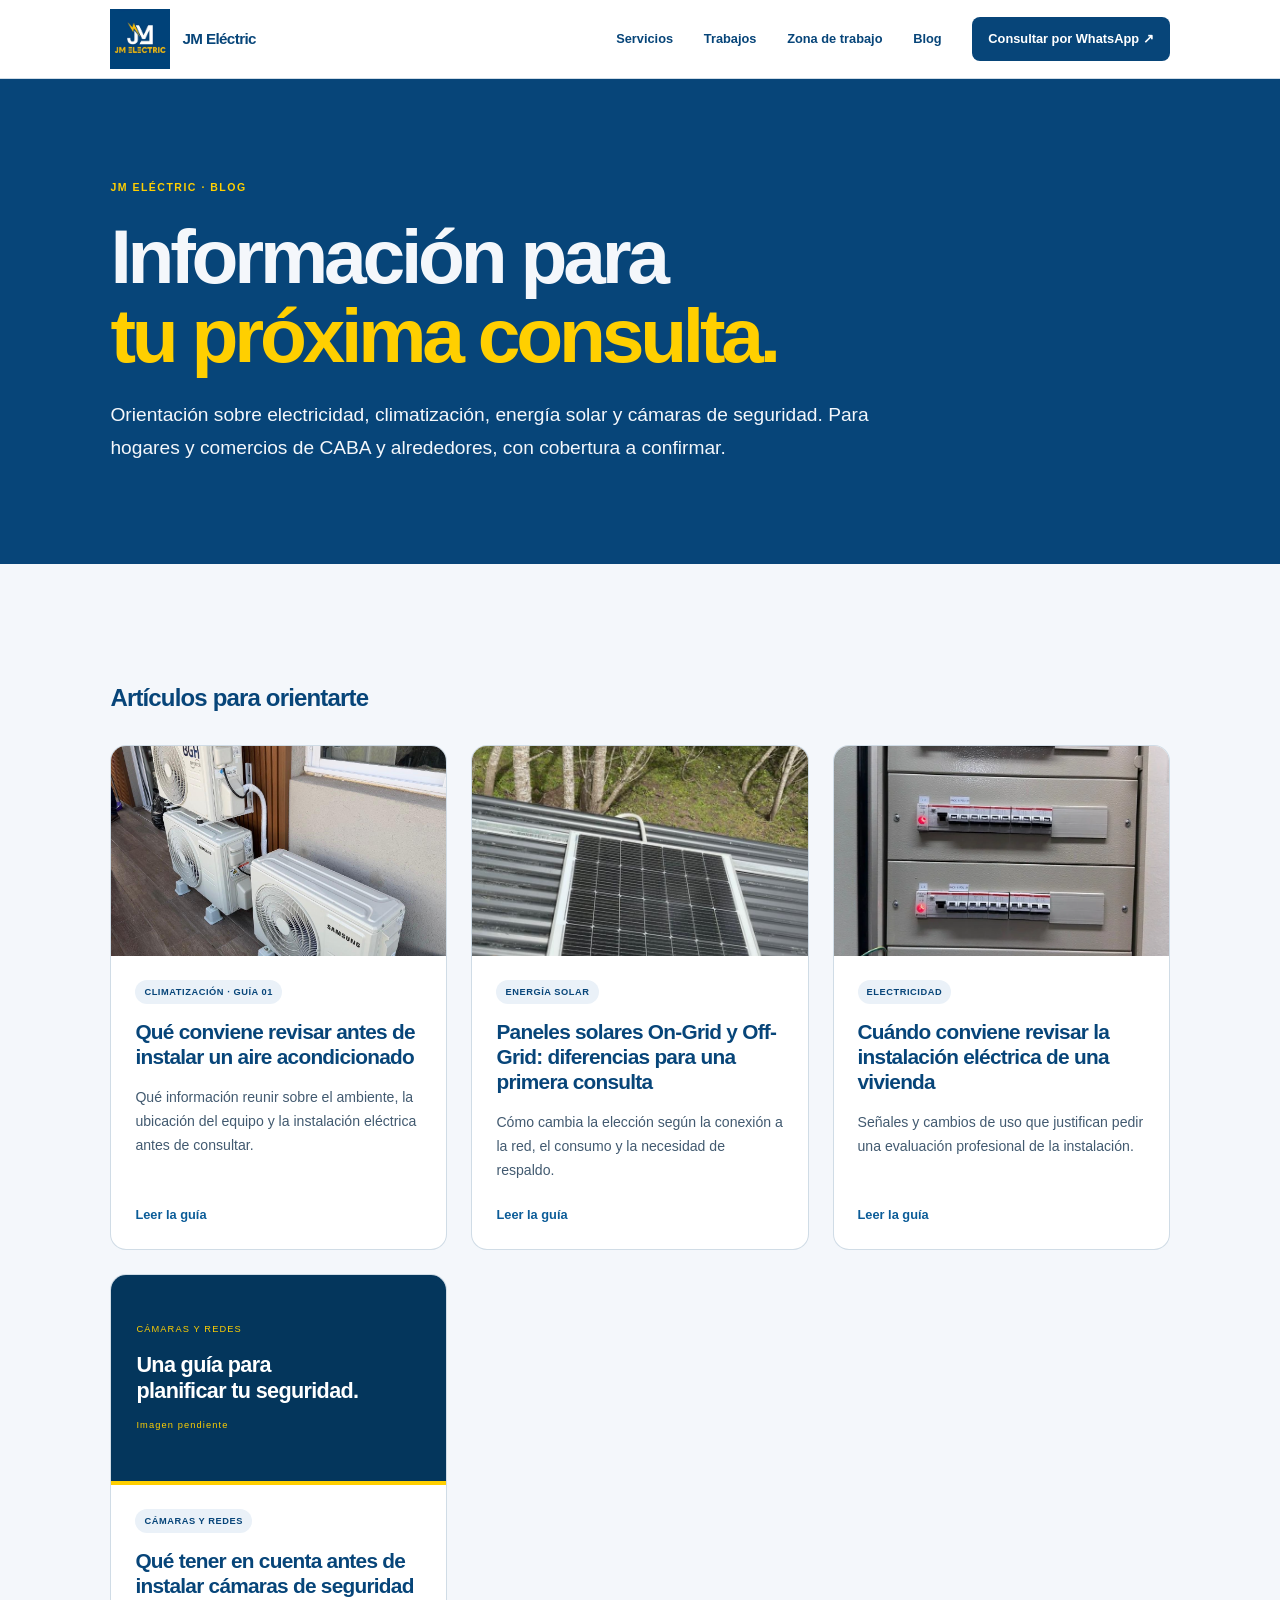
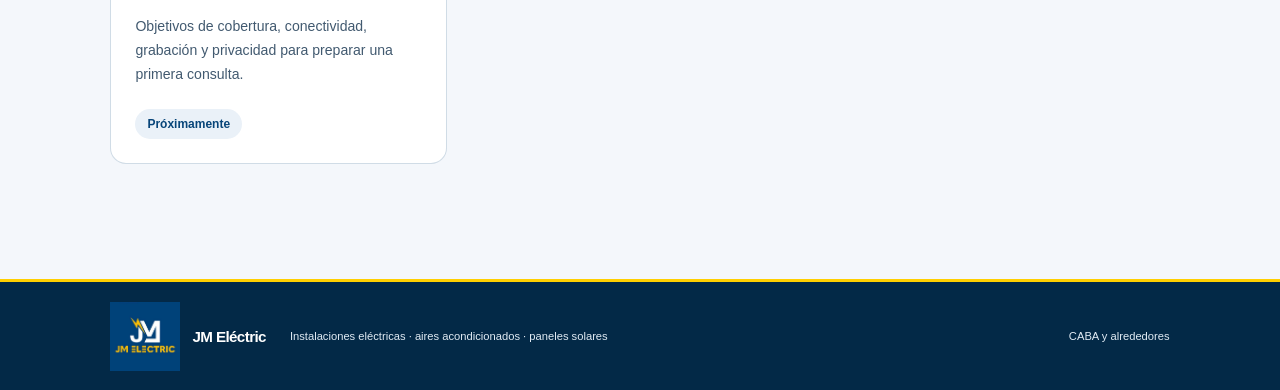
==== commit 4f89c92c: "Publish residential electrical inspection guide" ====
--- a/blogs/index.html
+++ b/blogs/index.html
@@ -54,7 +54,7 @@
       </nav>
     </div>
   </header>
-<main id="contenido"><section class="blog-intro"><div class="shell"><p class="eyebrow">JM Eléctric · Blog</p><h1>Información para<br><em>tu próxima consulta.</em></h1><p class="blog-lede">Orientación sobre electricidad, climatización, energía solar y cámaras de seguridad. Para hogares y comercios de CABA y alrededores, con cobertura a confirmar.</p></div></section><section class="shell blog-list" aria-labelledby="articulos"><h2 id="articulos" class="blog-list-title">Artículos para orientarte</h2><div class="blog-grid"><article class="blog-card blog-card-visual"><img class="blog-card-image" src="../images/trabajos/aire-acondicionado.jpg" width="1206" height="1129" alt="Unidades exteriores de aire acondicionado en un balcón" loading="lazy" decoding="async"><div class="blog-card-copy"><p class="eyebrow">Climatización · Guía 01</p><h3><a href="antes-instalar-aire-acondicionado/">Qué conviene revisar antes de instalar un aire acondicionado</a></h3><p>Qué información reunir sobre el ambiente, la ubicación del equipo y la instalación eléctrica antes de consultar.</p><span class="blog-card-label" aria-hidden="true">Leer la guía</span></div></article><article class="blog-card blog-card-visual"><img class="blog-card-image" src="../images/trabajos/panel-solar.jpg" width="722" height="1280" alt="Panel solar sobre un techo de chapa" loading="lazy" decoding="async"><div class="blog-card-copy"><p class="eyebrow">Energía solar</p><h3><a href="paneles-solares-on-grid-off-grid/">Paneles solares On-Grid y Off-Grid: diferencias para una primera consulta</a></h3><p>Cómo cambia la elección según la conexión a la red, el consumo y la necesidad de respaldo.</p><span class="blog-card-label" aria-hidden="true">Leer la guía</span></div></article><article class="blog-card blog-card-visual blog-card-pending"><img class="blog-card-image" src="../images/trabajos/tablero-electrico.webp" width="900" height="1200" alt="Tablero de distribución eléctrica" loading="lazy" decoding="async"><div class="blog-card-copy"><p class="eyebrow">Electricidad</p><h3>Cuándo conviene revisar la instalación eléctrica de una vivienda</h3><p>Señales y cambios de uso que justifican pedir una evaluación profesional de la instalación.</p><span class="blog-status">Próximamente</span></div></article><article class="blog-card blog-card-visual blog-card-pending"><div class="blog-card-image blog-card-placeholder"><span>CÁMARAS Y REDES</span><p>Una guía para<br>planificar tu seguridad.</p><span>Imagen pendiente</span></div><div class="blog-card-copy"><p class="eyebrow">Cámaras y redes</p><h3>Qué tener en cuenta antes de instalar cámaras de seguridad</h3><p>Objetivos de cobertura, conectividad, grabación y privacidad para preparar una primera consulta.</p><span class="blog-status">Próximamente</span></div></article></div></section></main>
+<main id="contenido"><section class="blog-intro"><div class="shell"><p class="eyebrow">JM Eléctric · Blog</p><h1>Información para<br><em>tu próxima consulta.</em></h1><p class="blog-lede">Orientación sobre electricidad, climatización, energía solar y cámaras de seguridad. Para hogares y comercios de CABA y alrededores, con cobertura a confirmar.</p></div></section><section class="shell blog-list" aria-labelledby="articulos"><h2 id="articulos" class="blog-list-title">Artículos para orientarte</h2><div class="blog-grid"><article class="blog-card blog-card-visual"><img class="blog-card-image" src="../images/trabajos/aire-acondicionado.jpg" width="1206" height="1129" alt="Unidades exteriores de aire acondicionado en un balcón" loading="lazy" decoding="async"><div class="blog-card-copy"><p class="eyebrow">Climatización · Guía 01</p><h3><a href="antes-instalar-aire-acondicionado/">Qué conviene revisar antes de instalar un aire acondicionado</a></h3><p>Qué información reunir sobre el ambiente, la ubicación del equipo y la instalación eléctrica antes de consultar.</p><span class="blog-card-label" aria-hidden="true">Leer la guía</span></div></article><article class="blog-card blog-card-visual"><img class="blog-card-image" src="../images/trabajos/panel-solar.jpg" width="722" height="1280" alt="Panel solar sobre un techo de chapa" loading="lazy" decoding="async"><div class="blog-card-copy"><p class="eyebrow">Energía solar</p><h3><a href="paneles-solares-on-grid-off-grid/">Paneles solares On-Grid y Off-Grid: diferencias para una primera consulta</a></h3><p>Cómo cambia la elección según la conexión a la red, el consumo y la necesidad de respaldo.</p><span class="blog-card-label" aria-hidden="true">Leer la guía</span></div></article><article class="blog-card blog-card-visual"><img class="blog-card-image" src="../images/trabajos/tablero-electrico.webp" width="900" height="1200" alt="Tablero de distribución eléctrica" loading="lazy" decoding="async"><div class="blog-card-copy"><p class="eyebrow">Electricidad</p><h3><a href="cuando-revisar-instalacion-electrica-vivienda/">Cuándo conviene revisar la instalación eléctrica de una vivienda</a></h3><p>Señales y cambios de uso que justifican pedir una evaluación profesional de la instalación.</p><span class="blog-card-label" aria-hidden="true">Leer la guía</span></div></article><article class="blog-card blog-card-visual blog-card-pending"><div class="blog-card-image blog-card-placeholder"><span>CÁMARAS Y REDES</span><p>Una guía para<br>planificar tu seguridad.</p><span>Imagen pendiente</span></div><div class="blog-card-copy"><p class="eyebrow">Cámaras y redes</p><h3>Qué tener en cuenta antes de instalar cámaras de seguridad</h3><p>Objetivos de cobertura, conectividad, grabación y privacidad para preparar una primera consulta.</p><span class="blog-status">Próximamente</span></div></article></div></section></main>
 <footer class="site-footer"><div class="shell footer-layout"><a class="brand" href="../index.html#inicio" aria-label="JM Eléctric, volver al inicio"><img class="brand-logo" src="../images/logo-jm-electric.webp" alt="Logo de JM Electric con monograma JM blanco y rayo amarillo sobre fondo azul" width="1179" height="1172" loading="lazy" decoding="async"><span class="brand-name">JM Eléctric</span></a><p>Instalaciones eléctricas · aires acondicionados · paneles solares</p><span>CABA y alrededores</span></div></footer>
 <script src="../script.js" defer></script>
 </body>
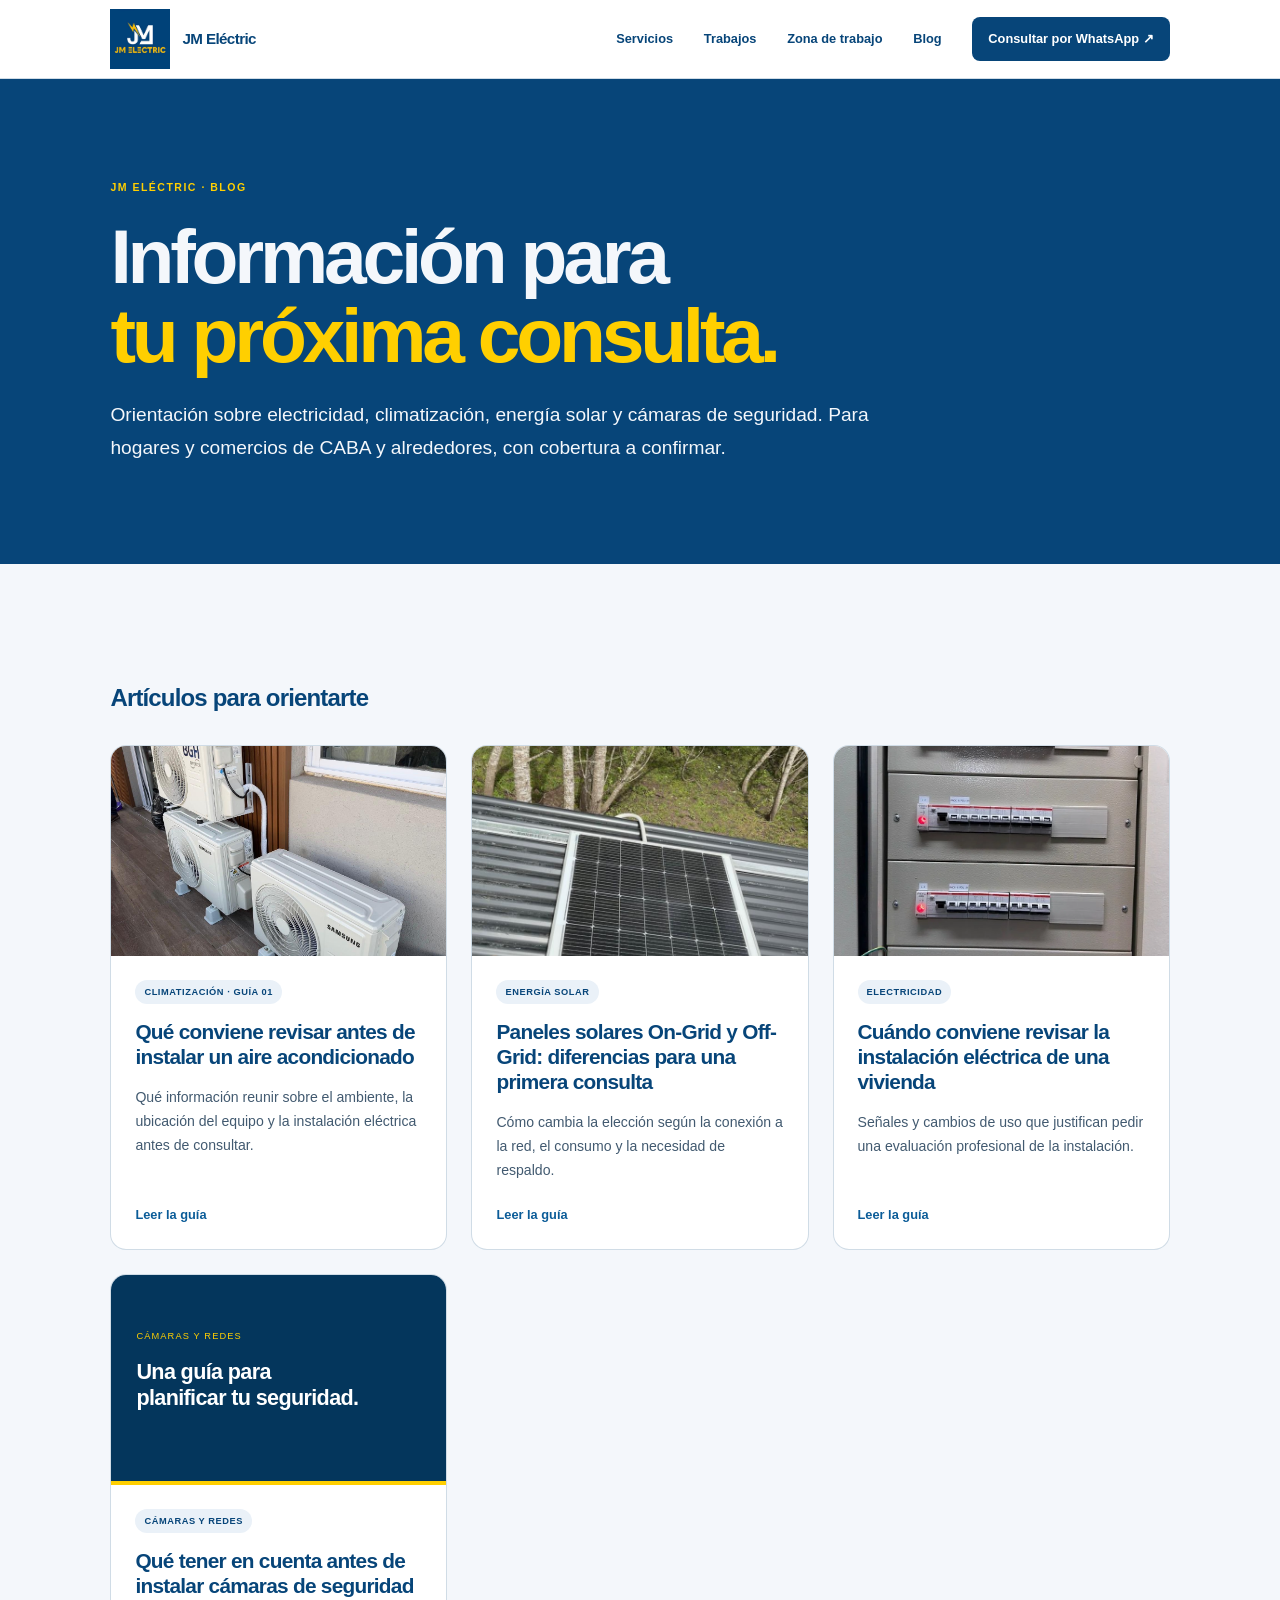
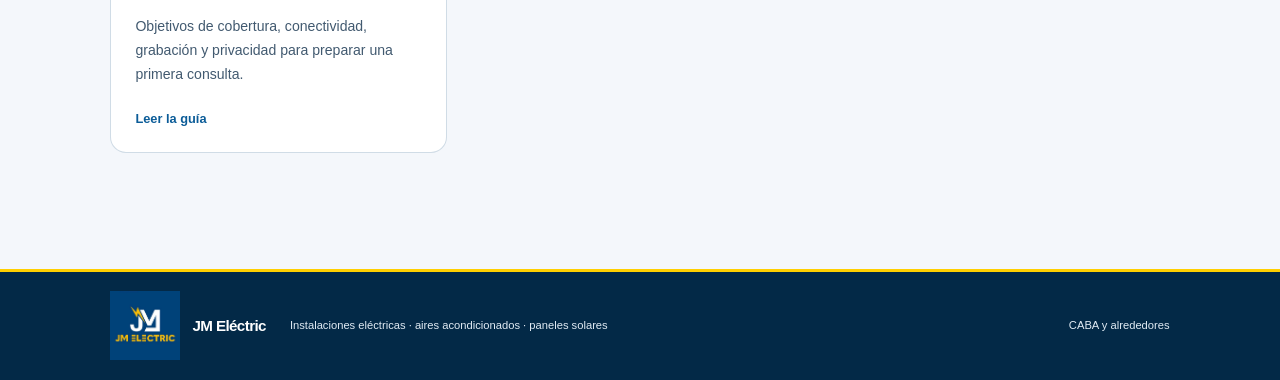
==== commit d1b5ee90: "Publish cameras security guide" ====
--- a/blogs/index.html
+++ b/blogs/index.html
@@ -54,7 +54,7 @@
       </nav>
     </div>
   </header>
-<main id="contenido"><section class="blog-intro"><div class="shell"><p class="eyebrow">JM Eléctric · Blog</p><h1>Información para<br><em>tu próxima consulta.</em></h1><p class="blog-lede">Orientación sobre electricidad, climatización, energía solar y cámaras de seguridad. Para hogares y comercios de CABA y alrededores, con cobertura a confirmar.</p></div></section><section class="shell blog-list" aria-labelledby="articulos"><h2 id="articulos" class="blog-list-title">Artículos para orientarte</h2><div class="blog-grid"><article class="blog-card blog-card-visual"><img class="blog-card-image" src="../images/trabajos/aire-acondicionado.jpg" width="1206" height="1129" alt="Unidades exteriores de aire acondicionado en un balcón" loading="lazy" decoding="async"><div class="blog-card-copy"><p class="eyebrow">Climatización · Guía 01</p><h3><a href="antes-instalar-aire-acondicionado/">Qué conviene revisar antes de instalar un aire acondicionado</a></h3><p>Qué información reunir sobre el ambiente, la ubicación del equipo y la instalación eléctrica antes de consultar.</p><span class="blog-card-label" aria-hidden="true">Leer la guía</span></div></article><article class="blog-card blog-card-visual"><img class="blog-card-image" src="../images/trabajos/panel-solar.jpg" width="722" height="1280" alt="Panel solar sobre un techo de chapa" loading="lazy" decoding="async"><div class="blog-card-copy"><p class="eyebrow">Energía solar</p><h3><a href="paneles-solares-on-grid-off-grid/">Paneles solares On-Grid y Off-Grid: diferencias para una primera consulta</a></h3><p>Cómo cambia la elección según la conexión a la red, el consumo y la necesidad de respaldo.</p><span class="blog-card-label" aria-hidden="true">Leer la guía</span></div></article><article class="blog-card blog-card-visual"><img class="blog-card-image" src="../images/trabajos/tablero-electrico.webp" width="900" height="1200" alt="Tablero de distribución eléctrica" loading="lazy" decoding="async"><div class="blog-card-copy"><p class="eyebrow">Electricidad</p><h3><a href="cuando-revisar-instalacion-electrica-vivienda/">Cuándo conviene revisar la instalación eléctrica de una vivienda</a></h3><p>Señales y cambios de uso que justifican pedir una evaluación profesional de la instalación.</p><span class="blog-card-label" aria-hidden="true">Leer la guía</span></div></article><article class="blog-card blog-card-visual blog-card-pending"><div class="blog-card-image blog-card-placeholder"><span>CÁMARAS Y REDES</span><p>Una guía para<br>planificar tu seguridad.</p><span>Imagen pendiente</span></div><div class="blog-card-copy"><p class="eyebrow">Cámaras y redes</p><h3>Qué tener en cuenta antes de instalar cámaras de seguridad</h3><p>Objetivos de cobertura, conectividad, grabación y privacidad para preparar una primera consulta.</p><span class="blog-status">Próximamente</span></div></article></div></section></main>
+<main id="contenido"><section class="blog-intro"><div class="shell"><p class="eyebrow">JM Eléctric · Blog</p><h1>Información para<br><em>tu próxima consulta.</em></h1><p class="blog-lede">Orientación sobre electricidad, climatización, energía solar y cámaras de seguridad. Para hogares y comercios de CABA y alrededores, con cobertura a confirmar.</p></div></section><section class="shell blog-list" aria-labelledby="articulos"><h2 id="articulos" class="blog-list-title">Artículos para orientarte</h2><div class="blog-grid"><article class="blog-card blog-card-visual"><img class="blog-card-image" src="../images/trabajos/aire-acondicionado.jpg" width="1206" height="1129" alt="Unidades exteriores de aire acondicionado en un balcón" loading="lazy" decoding="async"><div class="blog-card-copy"><p class="eyebrow">Climatización · Guía 01</p><h3><a href="antes-instalar-aire-acondicionado/">Qué conviene revisar antes de instalar un aire acondicionado</a></h3><p>Qué información reunir sobre el ambiente, la ubicación del equipo y la instalación eléctrica antes de consultar.</p><span class="blog-card-label" aria-hidden="true">Leer la guía</span></div></article><article class="blog-card blog-card-visual"><img class="blog-card-image" src="../images/trabajos/panel-solar.jpg" width="722" height="1280" alt="Panel solar sobre un techo de chapa" loading="lazy" decoding="async"><div class="blog-card-copy"><p class="eyebrow">Energía solar</p><h3><a href="paneles-solares-on-grid-off-grid/">Paneles solares On-Grid y Off-Grid: diferencias para una primera consulta</a></h3><p>Cómo cambia la elección según la conexión a la red, el consumo y la necesidad de respaldo.</p><span class="blog-card-label" aria-hidden="true">Leer la guía</span></div></article><article class="blog-card blog-card-visual"><img class="blog-card-image" src="../images/trabajos/tablero-electrico.webp" width="900" height="1200" alt="Tablero de distribución eléctrica" loading="lazy" decoding="async"><div class="blog-card-copy"><p class="eyebrow">Electricidad</p><h3><a href="cuando-revisar-instalacion-electrica-vivienda/">Cuándo conviene revisar la instalación eléctrica de una vivienda</a></h3><p>Señales y cambios de uso que justifican pedir una evaluación profesional de la instalación.</p><span class="blog-card-label" aria-hidden="true">Leer la guía</span></div></article><article class="blog-card blog-card-visual"><div class="blog-card-image blog-card-placeholder"><span>CÁMARAS Y REDES</span><p>Una guía para<br>planificar tu seguridad.</p></div><div class="blog-card-copy"><p class="eyebrow">Cámaras y redes</p><h3><a href="antes-instalar-camaras-seguridad/">Qué tener en cuenta antes de instalar cámaras de seguridad</a></h3><p>Objetivos de cobertura, conectividad, grabación y privacidad para preparar una primera consulta.</p><span class="blog-card-label" aria-hidden="true">Leer la guía</span></div></article></div></section></main>
 <footer class="site-footer"><div class="shell footer-layout"><a class="brand" href="../index.html#inicio" aria-label="JM Eléctric, volver al inicio"><img class="brand-logo" src="../images/logo-jm-electric.webp" alt="Logo de JM Electric con monograma JM blanco y rayo amarillo sobre fondo azul" width="1179" height="1172" loading="lazy" decoding="async"><span class="brand-name">JM Eléctric</span></a><p>Instalaciones eléctricas · aires acondicionados · paneles solares</p><span>CABA y alrededores</span></div></footer>
 <script src="../script.js" defer></script>
 </body>
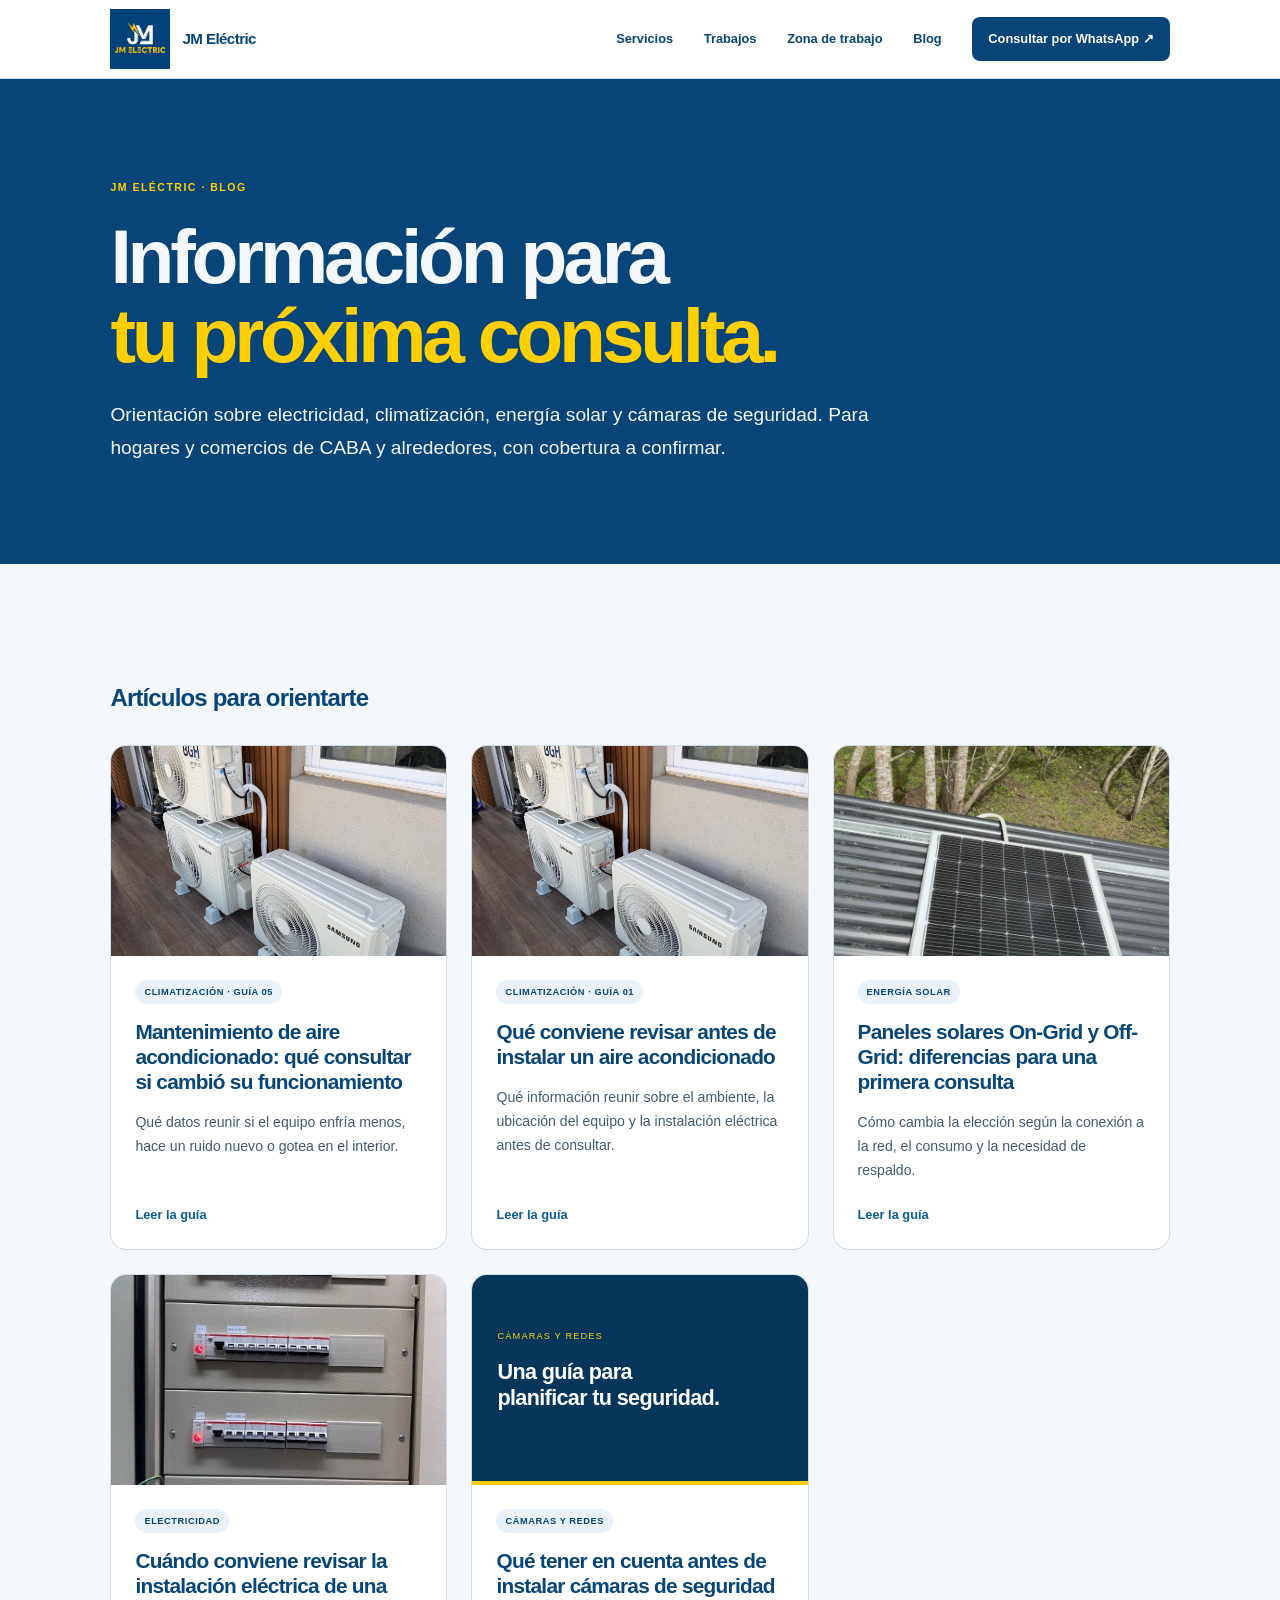
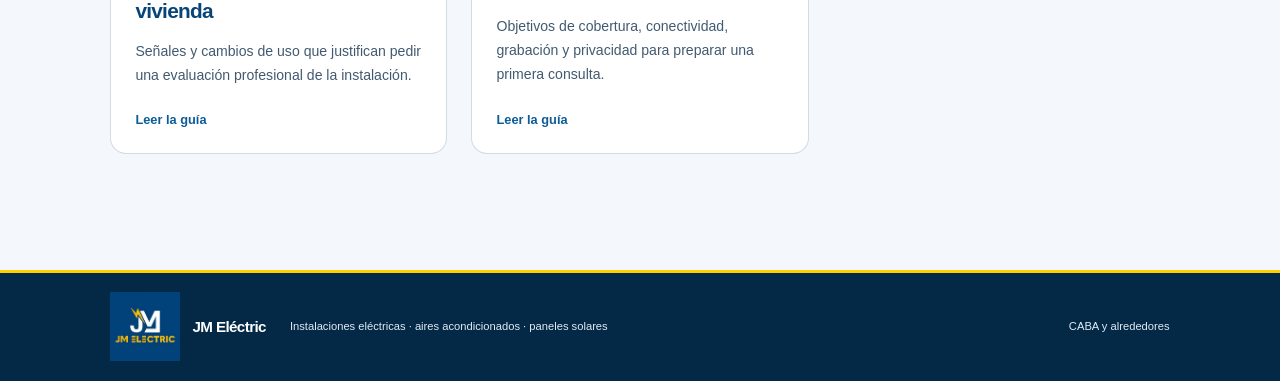
==== commit 46331a93: "Publicar guía sobre mantenimiento de aire acondicionado" ====
--- a/blogs/index.html
+++ b/blogs/index.html
@@ -54,7 +54,7 @@
       </nav>
     </div>
   </header>
-<main id="contenido"><section class="blog-intro"><div class="shell"><p class="eyebrow">JM Eléctric · Blog</p><h1>Información para<br><em>tu próxima consulta.</em></h1><p class="blog-lede">Orientación sobre electricidad, climatización, energía solar y cámaras de seguridad. Para hogares y comercios de CABA y alrededores, con cobertura a confirmar.</p></div></section><section class="shell blog-list" aria-labelledby="articulos"><h2 id="articulos" class="blog-list-title">Artículos para orientarte</h2><div class="blog-grid"><article class="blog-card blog-card-visual"><img class="blog-card-image" src="../images/trabajos/aire-acondicionado.jpg" width="1206" height="1129" alt="Unidades exteriores de aire acondicionado en un balcón" loading="lazy" decoding="async"><div class="blog-card-copy"><p class="eyebrow">Climatización · Guía 01</p><h3><a href="antes-instalar-aire-acondicionado/">Qué conviene revisar antes de instalar un aire acondicionado</a></h3><p>Qué información reunir sobre el ambiente, la ubicación del equipo y la instalación eléctrica antes de consultar.</p><span class="blog-card-label" aria-hidden="true">Leer la guía</span></div></article><article class="blog-card blog-card-visual"><img class="blog-card-image" src="../images/trabajos/panel-solar.jpg" width="722" height="1280" alt="Panel solar sobre un techo de chapa" loading="lazy" decoding="async"><div class="blog-card-copy"><p class="eyebrow">Energía solar</p><h3><a href="paneles-solares-on-grid-off-grid/">Paneles solares On-Grid y Off-Grid: diferencias para una primera consulta</a></h3><p>Cómo cambia la elección según la conexión a la red, el consumo y la necesidad de respaldo.</p><span class="blog-card-label" aria-hidden="true">Leer la guía</span></div></article><article class="blog-card blog-card-visual"><img class="blog-card-image" src="../images/trabajos/tablero-electrico.webp" width="900" height="1200" alt="Tablero de distribución eléctrica" loading="lazy" decoding="async"><div class="blog-card-copy"><p class="eyebrow">Electricidad</p><h3><a href="cuando-revisar-instalacion-electrica-vivienda/">Cuándo conviene revisar la instalación eléctrica de una vivienda</a></h3><p>Señales y cambios de uso que justifican pedir una evaluación profesional de la instalación.</p><span class="blog-card-label" aria-hidden="true">Leer la guía</span></div></article><article class="blog-card blog-card-visual"><div class="blog-card-image blog-card-placeholder"><span>CÁMARAS Y REDES</span><p>Una guía para<br>planificar tu seguridad.</p></div><div class="blog-card-copy"><p class="eyebrow">Cámaras y redes</p><h3><a href="antes-instalar-camaras-seguridad/">Qué tener en cuenta antes de instalar cámaras de seguridad</a></h3><p>Objetivos de cobertura, conectividad, grabación y privacidad para preparar una primera consulta.</p><span class="blog-card-label" aria-hidden="true">Leer la guía</span></div></article></div></section></main>
+<main id="contenido"><section class="blog-intro"><div class="shell"><p class="eyebrow">JM Eléctric · Blog</p><h1>Información para<br><em>tu próxima consulta.</em></h1><p class="blog-lede">Orientación sobre electricidad, climatización, energía solar y cámaras de seguridad. Para hogares y comercios de CABA y alrededores, con cobertura a confirmar.</p></div></section><section class="shell blog-list" aria-labelledby="articulos"><h2 id="articulos" class="blog-list-title">Artículos para orientarte</h2><div class="blog-grid"><article class="blog-card blog-card-visual"><img class="blog-card-image" src="../images/trabajos/aire-acondicionado.jpg" width="1206" height="1129" alt="Unidades exteriores de aire acondicionado en un balcón" loading="lazy" decoding="async"><div class="blog-card-copy"><p class="eyebrow">Climatización · Guía 05</p><h3><a href="mantenimiento-aire-acondicionado/">Mantenimiento de aire acondicionado: qué consultar si cambió su funcionamiento</a></h3><p>Qué datos reunir si el equipo enfría menos, hace un ruido nuevo o gotea en el interior.</p><span class="blog-card-label" aria-hidden="true">Leer la guía</span></div></article><article class="blog-card blog-card-visual"><img class="blog-card-image" src="../images/trabajos/aire-acondicionado.jpg" width="1206" height="1129" alt="Unidades exteriores de aire acondicionado en un balcón" loading="lazy" decoding="async"><div class="blog-card-copy"><p class="eyebrow">Climatización · Guía 01</p><h3><a href="antes-instalar-aire-acondicionado/">Qué conviene revisar antes de instalar un aire acondicionado</a></h3><p>Qué información reunir sobre el ambiente, la ubicación del equipo y la instalación eléctrica antes de consultar.</p><span class="blog-card-label" aria-hidden="true">Leer la guía</span></div></article><article class="blog-card blog-card-visual"><img class="blog-card-image" src="../images/trabajos/panel-solar.jpg" width="722" height="1280" alt="Panel solar sobre un techo de chapa" loading="lazy" decoding="async"><div class="blog-card-copy"><p class="eyebrow">Energía solar</p><h3><a href="paneles-solares-on-grid-off-grid/">Paneles solares On-Grid y Off-Grid: diferencias para una primera consulta</a></h3><p>Cómo cambia la elección según la conexión a la red, el consumo y la necesidad de respaldo.</p><span class="blog-card-label" aria-hidden="true">Leer la guía</span></div></article><article class="blog-card blog-card-visual"><img class="blog-card-image" src="../images/trabajos/tablero-electrico.webp" width="900" height="1200" alt="Tablero de distribución eléctrica" loading="lazy" decoding="async"><div class="blog-card-copy"><p class="eyebrow">Electricidad</p><h3><a href="cuando-revisar-instalacion-electrica-vivienda/">Cuándo conviene revisar la instalación eléctrica de una vivienda</a></h3><p>Señales y cambios de uso que justifican pedir una evaluación profesional de la instalación.</p><span class="blog-card-label" aria-hidden="true">Leer la guía</span></div></article><article class="blog-card blog-card-visual"><div class="blog-card-image blog-card-placeholder"><span>CÁMARAS Y REDES</span><p>Una guía para<br>planificar tu seguridad.</p></div><div class="blog-card-copy"><p class="eyebrow">Cámaras y redes</p><h3><a href="antes-instalar-camaras-seguridad/">Qué tener en cuenta antes de instalar cámaras de seguridad</a></h3><p>Objetivos de cobertura, conectividad, grabación y privacidad para preparar una primera consulta.</p><span class="blog-card-label" aria-hidden="true">Leer la guía</span></div></article></div></section></main>
 <footer class="site-footer"><div class="shell footer-layout"><a class="brand" href="../index.html#inicio" aria-label="JM Eléctric, volver al inicio"><img class="brand-logo" src="../images/logo-jm-electric.webp" alt="Logo de JM Electric con monograma JM blanco y rayo amarillo sobre fondo azul" width="1179" height="1172" loading="lazy" decoding="async"><span class="brand-name">JM Eléctric</span></a><p>Instalaciones eléctricas · aires acondicionados · paneles solares</p><span>CABA y alrededores</span></div></footer>
 <script src="../script.js" defer></script>
 </body>
--- a/style.css
+++ b/style.css
@@ -22,3 +22,10 @@
 @media(max-width:680px){html{scroll-padding-top:66px}.header-inner{min-height:68px}.brand{gap:8px;font-size:.88rem}.brand-logo{width:48px;height:48px}.menu-toggle{display:block}.main-nav{position:absolute;top:100%;right:0;left:0;display:none;align-items:stretch;gap:0;padding:8px var(--pad) 20px;background:var(--white);border-bottom:1px solid var(--line)}.main-nav.is-open{display:flex;flex-direction:column}.main-nav>a{padding:13px 0;border-top:1px solid var(--line)}.main-nav .nav-cta{margin-top:8px;padding:12px;text-align:center}.hero{padding-top:42px}.hero::before{top:auto;bottom:0;width:76%;height:48%;clip-path:polygon(35% 0,100% 0,100% 100%,0 100%)}.hero-grid{grid-template-columns:1fr;gap:28px}.hero h1{font-size:clamp(4.2rem,17vw,6.4rem)}.hero-photo{min-height:0;aspect-ratio:1.18}.hero-photo img{object-position:center 42%}.hero-foot{display:grid;grid-template-columns:1fr 1fr;gap:10px;font-size:.56rem}.hero-foot span:last-child{grid-column:1/-1}.section-heading{grid-template-columns:1fr;gap:18px;margin-bottom:28px}.section-heading .eyebrow{grid-column:auto}.section-heading h2{font-size:clamp(3.1rem,12vw,4.8rem)}.heading-aside{max-width:480px}.service-row{grid-template-columns:30px 1fr;gap:9px 13px;padding:21px 8px}.service-number{grid-row:1/3}.service-title h3{font-size:1.5rem}.service-row>p{grid-column:2}.service-link{grid-column:2;margin:0}.gallery-heading{margin-bottom:27px}.photo-grid{gap:13px}.work-photo{border-radius:12px}.work-photo figcaption{right:12px;bottom:12px;left:12px;font-size:.74rem}.work-photo figcaption span{font-size:.64rem}.area-layout{grid-template-columns:1fr;gap:20px}.area-layout>.eyebrow{margin:0}.area-layout h2{font-size:clamp(3.4rem,14vw,5rem)}.area-link{grid-column:auto;align-self:start}.contact-layout{grid-template-columns:1fr;gap:28px}.contact h2{font-size:clamp(3.5rem,14vw,5.5rem)}.footer-layout{align-items:flex-start;flex-direction:column;gap:9px}.footer-layout>span{margin:0}.site-footer .brand-logo{width:56px;height:56px}}
 @media(max-width:430px){.photo-grid{grid-template-columns:1fr}.work-photo{aspect-ratio:1.2}.hero-photo figcaption{right:17px;bottom:17px;left:17px}.brand-name{font-size:.83rem}}
 @media(prefers-reduced-motion:reduce){*,*::before,*::after{scroll-behavior:auto!important;transition-duration:.01ms!important;animation-duration:.01ms!important;animation-iteration-count:1!important}}
+
+
+/* Galería de una obra documentada: proporción vertical para fotos originales. */
+.photo-grid-featured{grid-template-columns:repeat(4,minmax(0,1fr))}
+.photo-grid-featured .work-photo{aspect-ratio:3/4}
+@media(max-width:850px){.photo-grid-featured{grid-template-columns:repeat(2,minmax(0,1fr))}}
+@media(max-width:430px){.photo-grid-featured{grid-template-columns:1fr}}
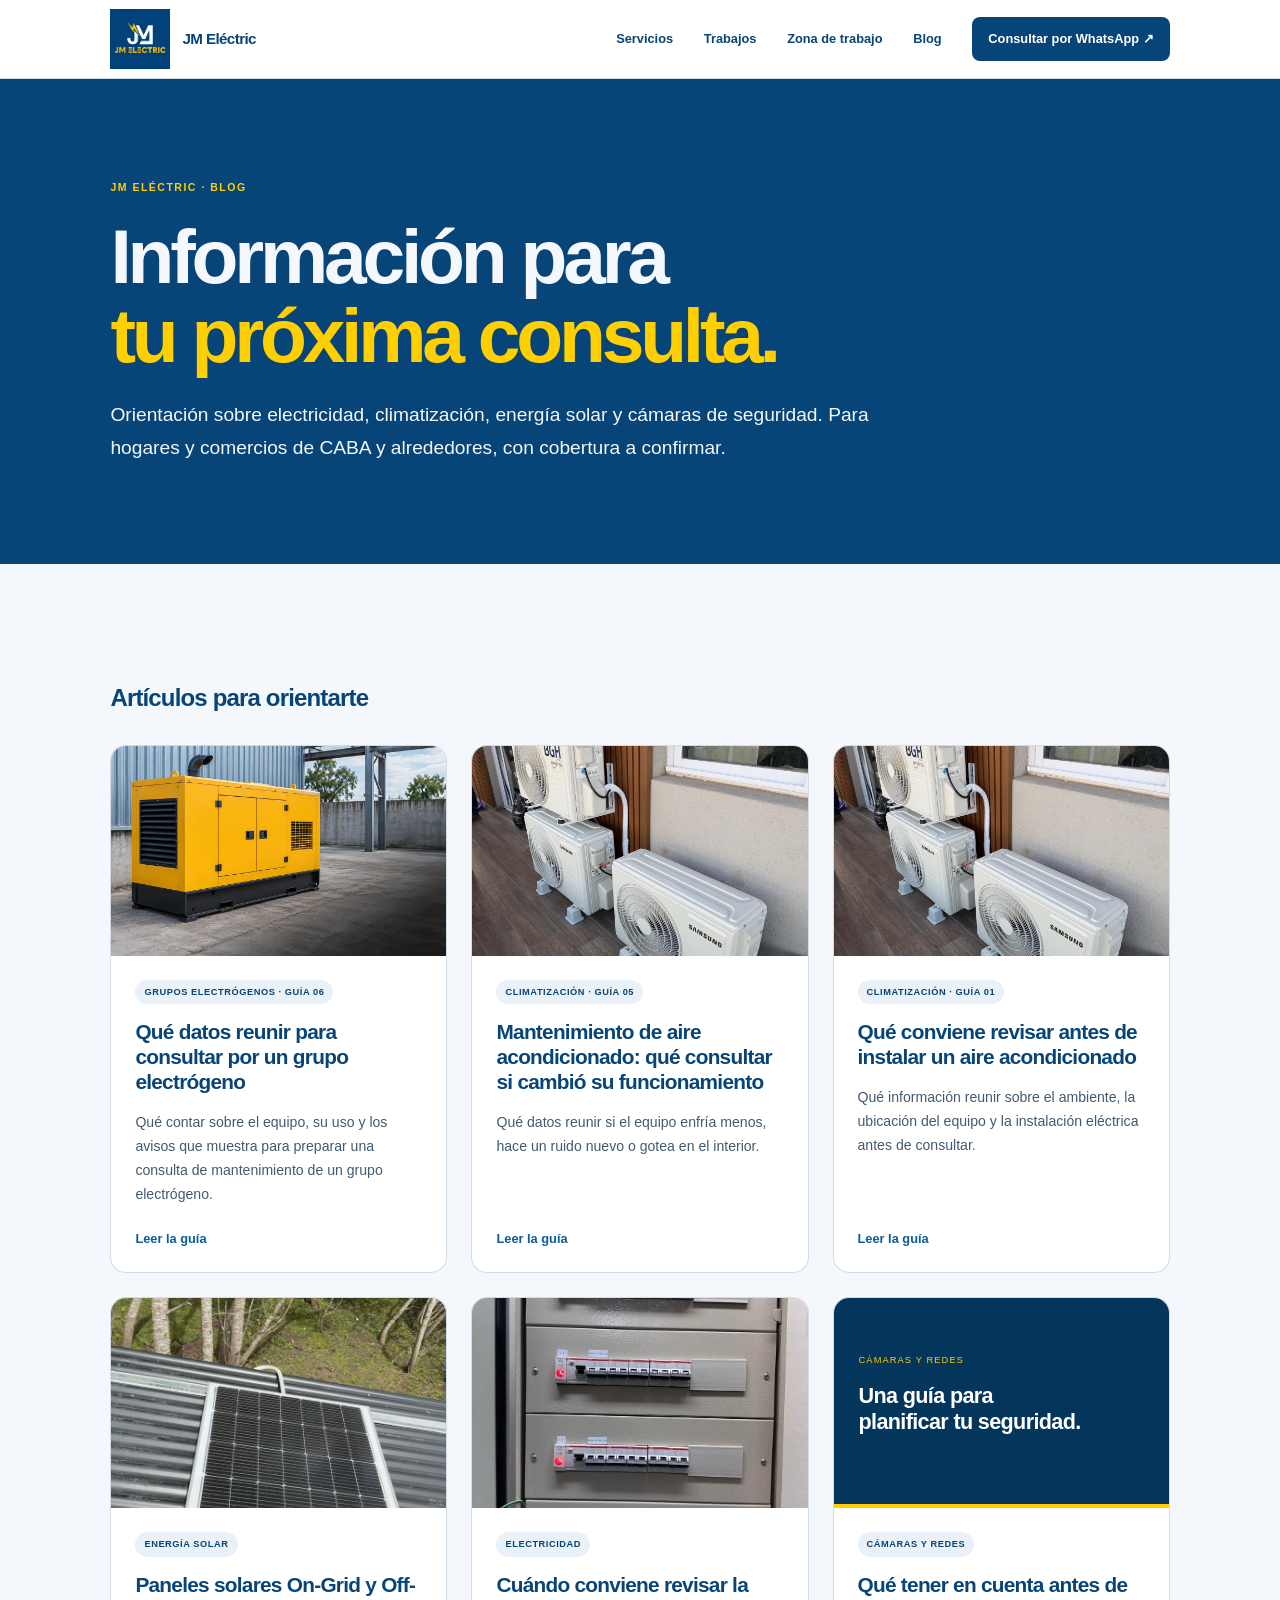
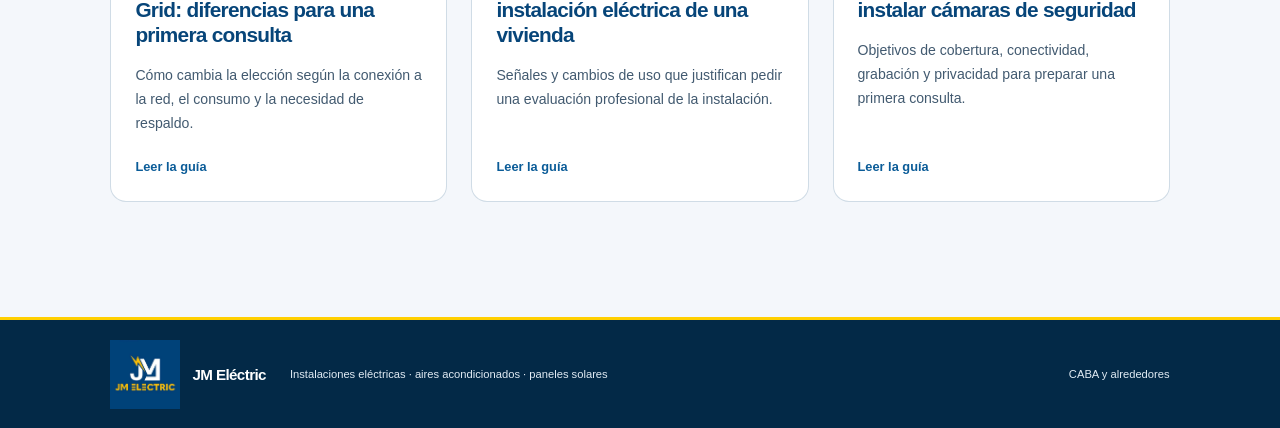
==== commit 2e3c30df: "Publicar guía 06 de mantenimiento de grupos electrógenos" ====
--- a/blogs/index.html
+++ b/blogs/index.html
@@ -54,7 +54,7 @@
       </nav>
     </div>
   </header>
-<main id="contenido"><section class="blog-intro"><div class="shell"><p class="eyebrow">JM Eléctric · Blog</p><h1>Información para<br><em>tu próxima consulta.</em></h1><p class="blog-lede">Orientación sobre electricidad, climatización, energía solar y cámaras de seguridad. Para hogares y comercios de CABA y alrededores, con cobertura a confirmar.</p></div></section><section class="shell blog-list" aria-labelledby="articulos"><h2 id="articulos" class="blog-list-title">Artículos para orientarte</h2><div class="blog-grid"><article class="blog-card blog-card-visual"><img class="blog-card-image" src="../images/trabajos/aire-acondicionado.jpg" width="1206" height="1129" alt="Unidades exteriores de aire acondicionado en un balcón" loading="lazy" decoding="async"><div class="blog-card-copy"><p class="eyebrow">Climatización · Guía 05</p><h3><a href="mantenimiento-aire-acondicionado/">Mantenimiento de aire acondicionado: qué consultar si cambió su funcionamiento</a></h3><p>Qué datos reunir si el equipo enfría menos, hace un ruido nuevo o gotea en el interior.</p><span class="blog-card-label" aria-hidden="true">Leer la guía</span></div></article><article class="blog-card blog-card-visual"><img class="blog-card-image" src="../images/trabajos/aire-acondicionado.jpg" width="1206" height="1129" alt="Unidades exteriores de aire acondicionado en un balcón" loading="lazy" decoding="async"><div class="blog-card-copy"><p class="eyebrow">Climatización · Guía 01</p><h3><a href="antes-instalar-aire-acondicionado/">Qué conviene revisar antes de instalar un aire acondicionado</a></h3><p>Qué información reunir sobre el ambiente, la ubicación del equipo y la instalación eléctrica antes de consultar.</p><span class="blog-card-label" aria-hidden="true">Leer la guía</span></div></article><article class="blog-card blog-card-visual"><img class="blog-card-image" src="../images/trabajos/panel-solar.jpg" width="722" height="1280" alt="Panel solar sobre un techo de chapa" loading="lazy" decoding="async"><div class="blog-card-copy"><p class="eyebrow">Energía solar</p><h3><a href="paneles-solares-on-grid-off-grid/">Paneles solares On-Grid y Off-Grid: diferencias para una primera consulta</a></h3><p>Cómo cambia la elección según la conexión a la red, el consumo y la necesidad de respaldo.</p><span class="blog-card-label" aria-hidden="true">Leer la guía</span></div></article><article class="blog-card blog-card-visual"><img class="blog-card-image" src="../images/trabajos/tablero-electrico.webp" width="900" height="1200" alt="Tablero de distribución eléctrica" loading="lazy" decoding="async"><div class="blog-card-copy"><p class="eyebrow">Electricidad</p><h3><a href="cuando-revisar-instalacion-electrica-vivienda/">Cuándo conviene revisar la instalación eléctrica de una vivienda</a></h3><p>Señales y cambios de uso que justifican pedir una evaluación profesional de la instalación.</p><span class="blog-card-label" aria-hidden="true">Leer la guía</span></div></article><article class="blog-card blog-card-visual"><div class="blog-card-image blog-card-placeholder"><span>CÁMARAS Y REDES</span><p>Una guía para<br>planificar tu seguridad.</p></div><div class="blog-card-copy"><p class="eyebrow">Cámaras y redes</p><h3><a href="antes-instalar-camaras-seguridad/">Qué tener en cuenta antes de instalar cámaras de seguridad</a></h3><p>Objetivos de cobertura, conectividad, grabación y privacidad para preparar una primera consulta.</p><span class="blog-card-label" aria-hidden="true">Leer la guía</span></div></article></div></section></main>
+<main id="contenido"><section class="blog-intro"><div class="shell"><p class="eyebrow">JM Eléctric · Blog</p><h1>Información para<br><em>tu próxima consulta.</em></h1><p class="blog-lede">Orientación sobre electricidad, climatización, energía solar y cámaras de seguridad. Para hogares y comercios de CABA y alrededores, con cobertura a confirmar.</p></div></section><section class="shell blog-list" aria-labelledby="articulos"><h2 id="articulos" class="blog-list-title">Artículos para orientarte</h2><div class="blog-grid"><article class="blog-card blog-card-visual"><img class="blog-card-image" src="../images/trabajos/grupo-electrogeno-ilustrativo.webp" width="1200" height="800" alt="Grupo electrógeno fijo con carcasa amarilla en un patio exterior" loading="lazy" decoding="async"><div class="blog-card-copy"><p class="eyebrow">Grupos electrógenos · Guía 06</p><h3><a href="consulta-mantenimiento-grupo-electrogeno/">Qué datos reunir para consultar por un grupo electrógeno</a></h3><p>Qué contar sobre el equipo, su uso y los avisos que muestra para preparar una consulta de mantenimiento de un grupo electrógeno.</p><span class="blog-card-label" aria-hidden="true">Leer la guía</span></div></article><article class="blog-card blog-card-visual"><img class="blog-card-image" src="../images/trabajos/aire-acondicionado.jpg" width="1206" height="1129" alt="Unidades exteriores de aire acondicionado en un balcón" loading="lazy" decoding="async"><div class="blog-card-copy"><p class="eyebrow">Climatización · Guía 05</p><h3><a href="mantenimiento-aire-acondicionado/">Mantenimiento de aire acondicionado: qué consultar si cambió su funcionamiento</a></h3><p>Qué datos reunir si el equipo enfría menos, hace un ruido nuevo o gotea en el interior.</p><span class="blog-card-label" aria-hidden="true">Leer la guía</span></div></article><article class="blog-card blog-card-visual"><img class="blog-card-image" src="../images/trabajos/aire-acondicionado.jpg" width="1206" height="1129" alt="Unidades exteriores de aire acondicionado en un balcón" loading="lazy" decoding="async"><div class="blog-card-copy"><p class="eyebrow">Climatización · Guía 01</p><h3><a href="antes-instalar-aire-acondicionado/">Qué conviene revisar antes de instalar un aire acondicionado</a></h3><p>Qué información reunir sobre el ambiente, la ubicación del equipo y la instalación eléctrica antes de consultar.</p><span class="blog-card-label" aria-hidden="true">Leer la guía</span></div></article><article class="blog-card blog-card-visual"><img class="blog-card-image" src="../images/trabajos/panel-solar.jpg" width="722" height="1280" alt="Panel solar sobre un techo de chapa" loading="lazy" decoding="async"><div class="blog-card-copy"><p class="eyebrow">Energía solar</p><h3><a href="paneles-solares-on-grid-off-grid/">Paneles solares On-Grid y Off-Grid: diferencias para una primera consulta</a></h3><p>Cómo cambia la elección según la conexión a la red, el consumo y la necesidad de respaldo.</p><span class="blog-card-label" aria-hidden="true">Leer la guía</span></div></article><article class="blog-card blog-card-visual"><img class="blog-card-image" src="../images/trabajos/tablero-electrico.webp" width="900" height="1200" alt="Tablero de distribución eléctrica" loading="lazy" decoding="async"><div class="blog-card-copy"><p class="eyebrow">Electricidad</p><h3><a href="cuando-revisar-instalacion-electrica-vivienda/">Cuándo conviene revisar la instalación eléctrica de una vivienda</a></h3><p>Señales y cambios de uso que justifican pedir una evaluación profesional de la instalación.</p><span class="blog-card-label" aria-hidden="true">Leer la guía</span></div></article><article class="blog-card blog-card-visual"><div class="blog-card-image blog-card-placeholder"><span>CÁMARAS Y REDES</span><p>Una guía para<br>planificar tu seguridad.</p></div><div class="blog-card-copy"><p class="eyebrow">Cámaras y redes</p><h3><a href="antes-instalar-camaras-seguridad/">Qué tener en cuenta antes de instalar cámaras de seguridad</a></h3><p>Objetivos de cobertura, conectividad, grabación y privacidad para preparar una primera consulta.</p><span class="blog-card-label" aria-hidden="true">Leer la guía</span></div></article></div></section></main>
 <footer class="site-footer"><div class="shell footer-layout"><a class="brand" href="../index.html#inicio" aria-label="JM Eléctric, volver al inicio"><img class="brand-logo" src="../images/logo-jm-electric.webp" alt="Logo de JM Electric con monograma JM blanco y rayo amarillo sobre fondo azul" width="1179" height="1172" loading="lazy" decoding="async"><span class="brand-name">JM Eléctric</span></a><p>Instalaciones eléctricas · aires acondicionados · paneles solares</p><span>CABA y alrededores</span></div></footer>
 <script src="../script.js" defer></script>
 </body>
